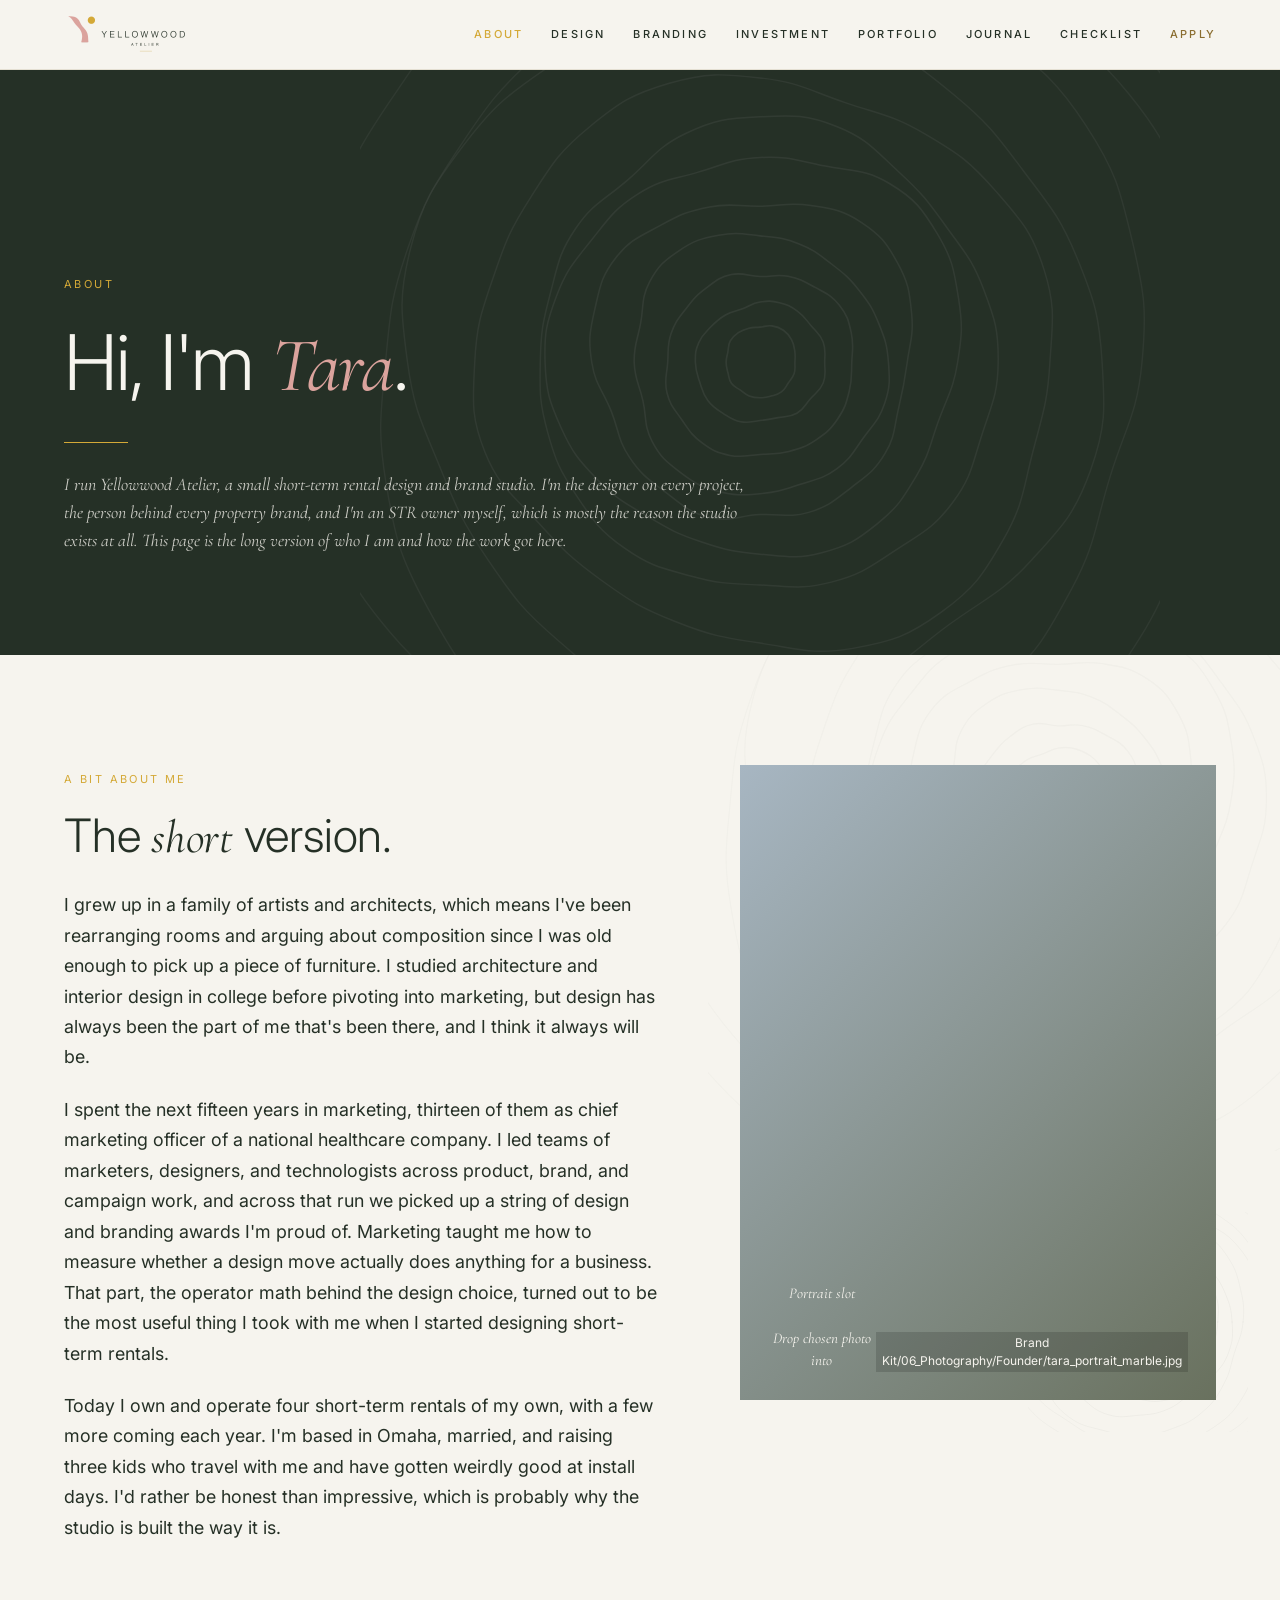
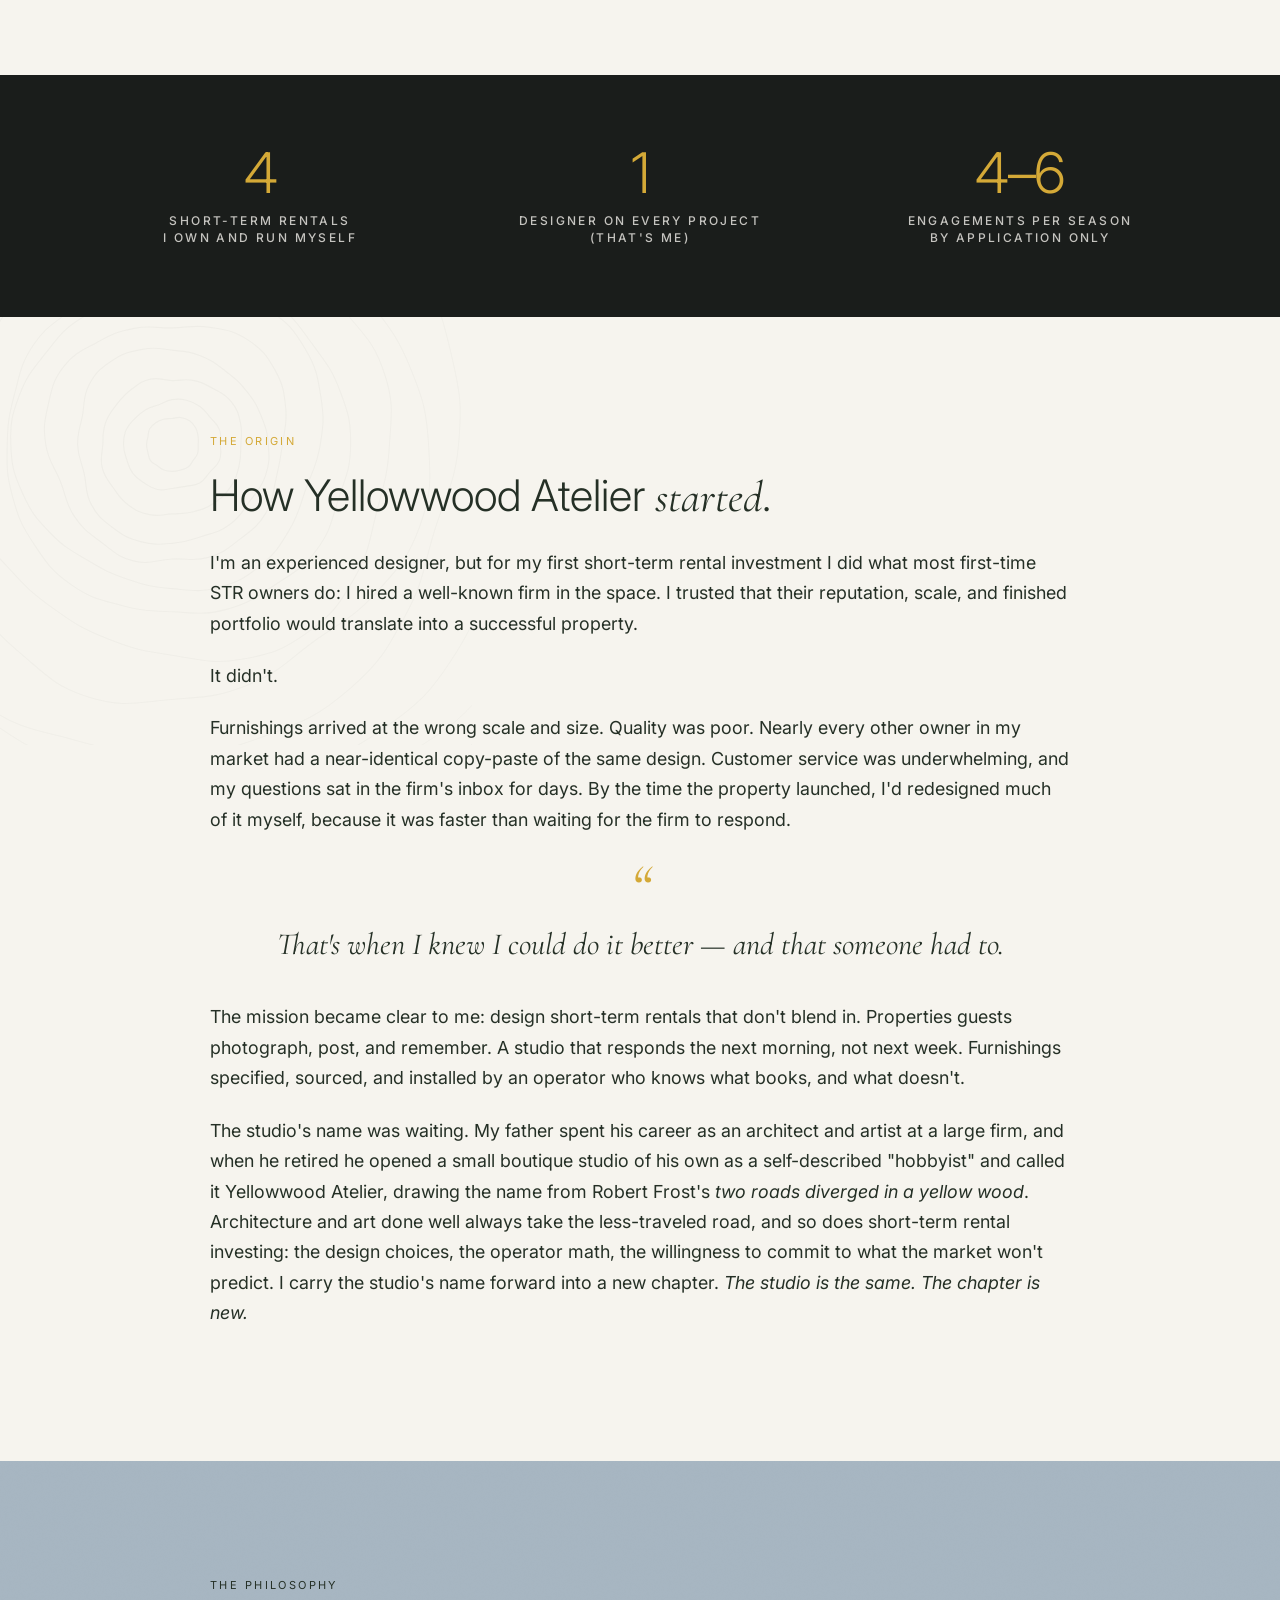
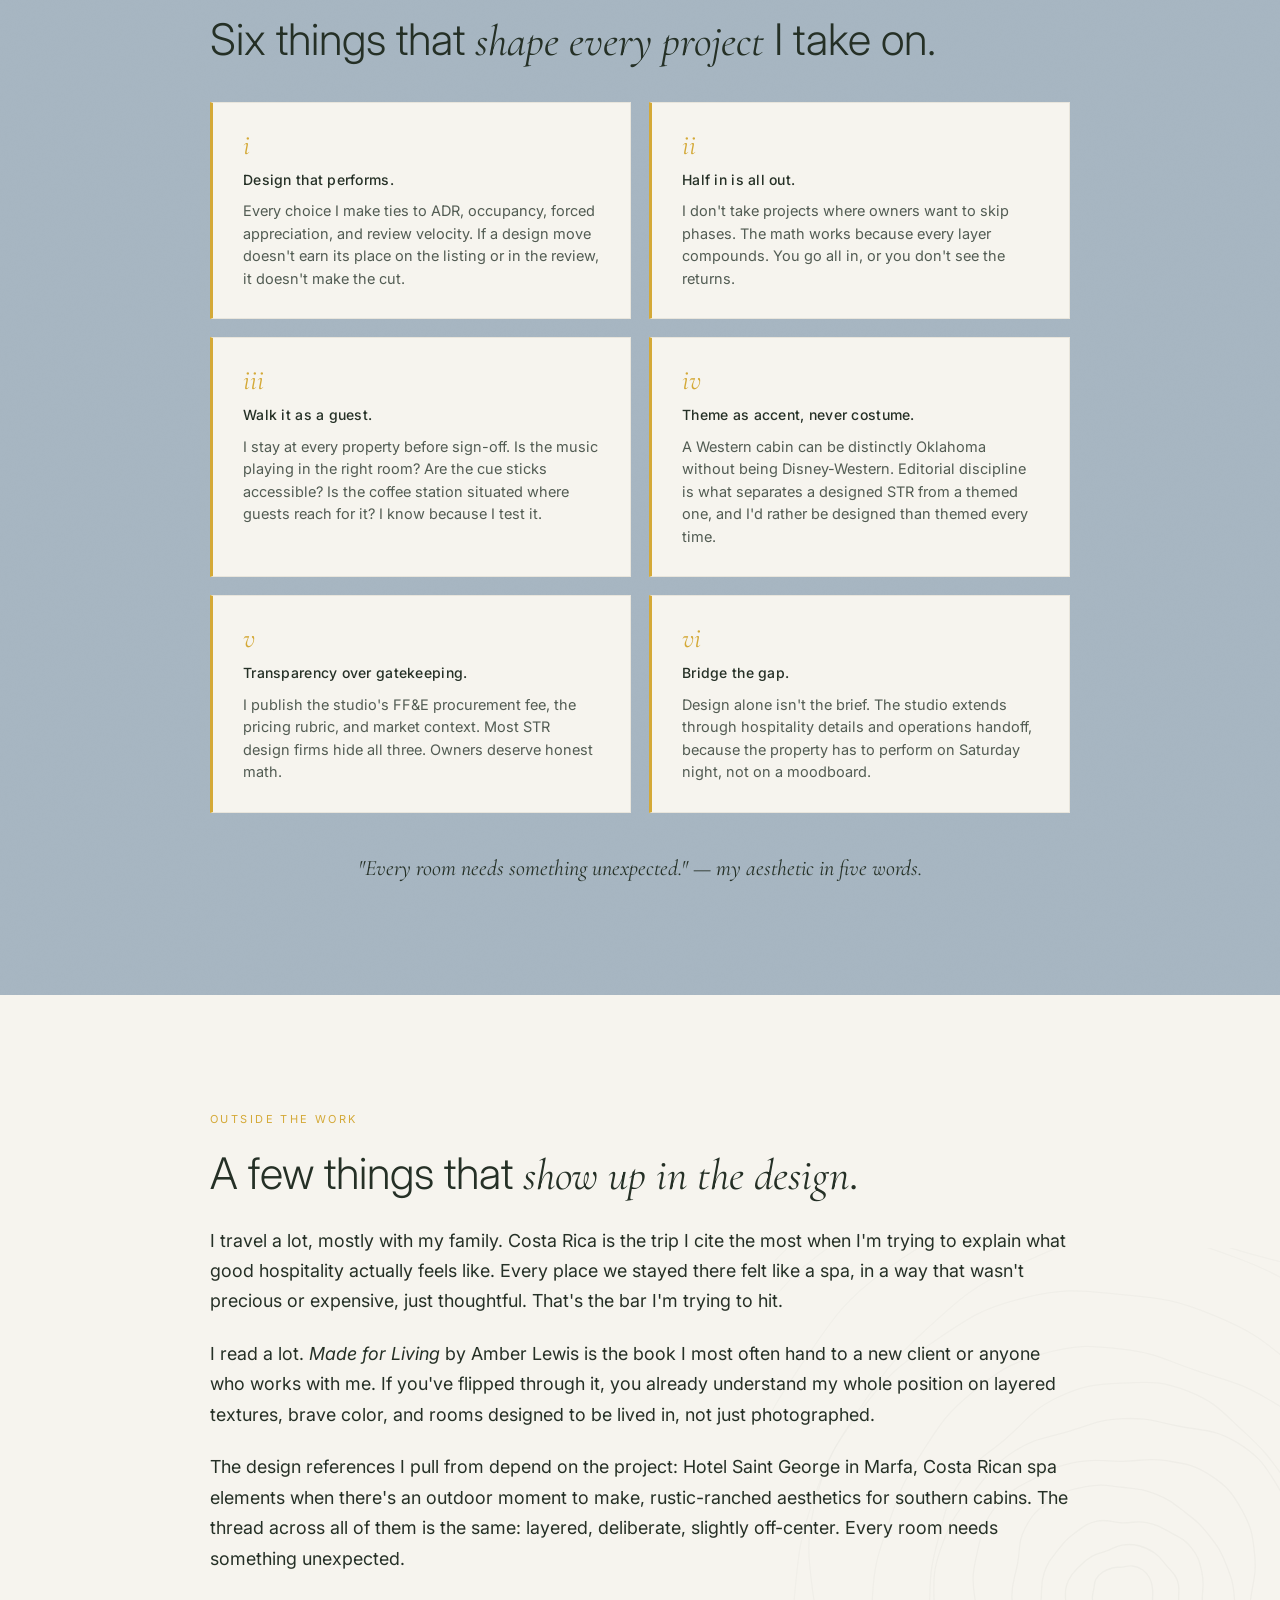
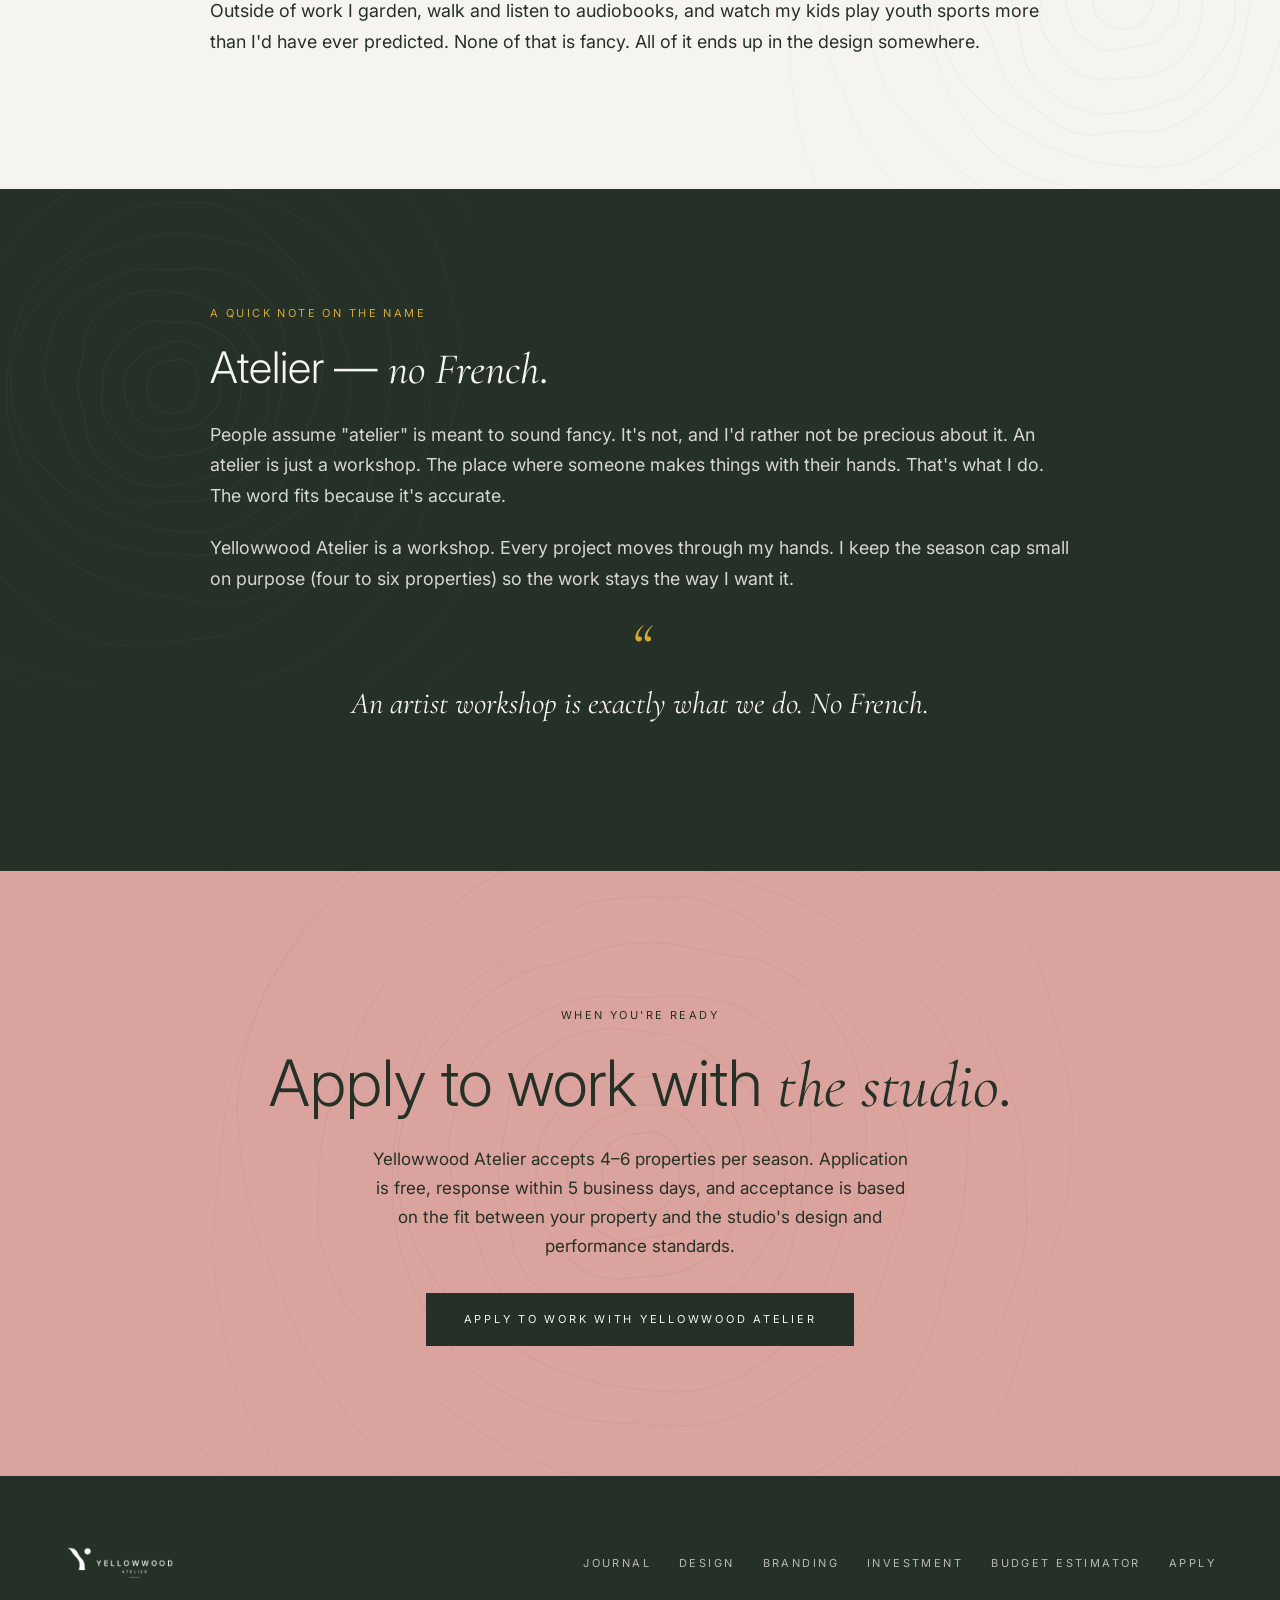
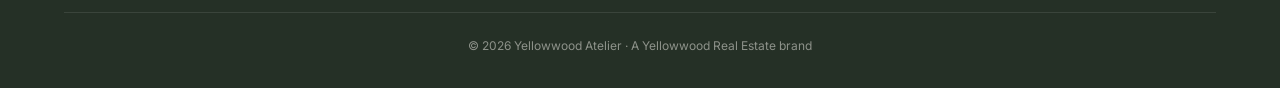
==== about.html @ e072ac0f "Sitemap Update" ====
<!doctype html>
<html lang="en">
<head>
<meta charset="utf-8" />
<meta name="viewport" content="width=device-width, initial-scale=1" />

<title>About — Yellowwood Atelier | Tara Sprakel, Founder & Principal Designer</title>
<meta name="description" content="The studio behind Yellowwood Atelier. Led by Tara Sprakel, an award-winning former healthcare CMO turned operator-led short-term rental designer. Carrying her father's studio name forward into a new chapter of editorial STR design and property branding."/>
<meta name="keywords" content="yellowwood atelier founder, tara sprakel designer, str interior designer, vacation rental design studio, operator-led design, hospitality interior designer, broken bow designer, oklahoma cabin designer"/>
<link rel="canonical" href="https://yellowwoodatelier.com/about"/>

<meta property="og:title" content="About — Yellowwood Atelier"/>
<meta property="og:description" content="Meet Tara Sprakel: founder, principal designer, operator. The studio behind Yellowwood Atelier."/>
<meta property="og:type" content="profile"/>
<meta property="og:image" content="../../Brand%20Kit/06_Photography/Cabin_Broken_Bow/professional/lazy-lariat_great-room-mural-wide.jpg"/>

<script type="application/ld+json">
{
  "@context": "https://schema.org",
  "@graph": [
    {
      "@type": "AboutPage",
      "@id": "https://yellowwoodatelier.com/about#page",
      "name": "About Yellowwood Atelier",
      "url": "https://yellowwoodatelier.com/about",
      "description": "The studio and the founder behind Yellowwood Atelier."
    },
    {
      "@type": "Person",
      "@id": "https://yellowwoodatelier.com/about#tara",
      "name": "Tara Sprakel",
      "jobTitle": "Founder & Principal Designer",
      "worksFor": { "@type": "Organization", "name": "Yellowwood Atelier", "url": "https://yellowwoodatelier.com/" },
      "description": "Award-winning former CMO of a national healthcare brand. Two-time 40 Under 40 honoree. Operator of four short-term rentals. Founder of Yellowwood Atelier, an editorial short-term rental design studio."
    }
  ]
}
</script>

<link rel="preconnect" href="https://fonts.googleapis.com">
<link rel="preconnect" href="https://fonts.gstatic.com" crossorigin>
<link href="https://fonts.googleapis.com/css2?family=Cormorant+Garamond:ital,wght@0,400;0,500;1,400;1,500&family=Inter:wght@300;400;500;600&display=swap" rel="stylesheet">

<style>
:root {
  --forest: #253026; --bone: #F6F4EE; --gold: #D4A937; --clay: #DBA39D;
  --sage: #69715E; --mist: #A7B6C2; --gray: #525C53; --rule: #E8E5DC; --ink: #1A1D1B;
  --font-sans: 'Inter', -apple-system, BlinkMacSystemFont, sans-serif;
  --font-serif: 'Cormorant Garamond', Georgia, serif;

  /* Tree-ring / topo background — algorithmically smoothed organic wood-grain pattern (Catmull-Rom auto-tangents). Lives at Brand Kit/04_Brand_Elements/SVG/TreeRings_v2.svg for reuse across all pages. */
  --tree-rings: url("assets/TreeRings_v3.svg");
}
* { margin: 0; padding: 0; box-sizing: border-box; }
html { scroll-behavior: smooth; }
body { font-family: var(--font-sans); font-weight: 400; font-size: 16px; line-height: 1.55; color: var(--forest); background: var(--bone); -webkit-font-smoothing: antialiased; }
a { color: inherit; text-decoration: none; }
img { max-width: 100%; display: block; }
.eyebrow { font-size: 11px; letter-spacing: 0.22em; text-transform: uppercase; color: var(--gold); }
/* Readability protection — gold text fails on clay & mist backgrounds. Covers both inline-style AND class-based backgrounds. */
.scope .eyebrow,
section[style*="background: var(--clay)"] .eyebrow,
section[style*="background: var(--mist)"] .eyebrow,
.narrative.mist .eyebrow,
.narrative.clay .eyebrow,
.apply .eyebrow,
.cta-card .eyebrow { color: var(--forest); }

nav { position: fixed; top: 0; left: 0; right: 0; z-index: 50; padding: 22px 5vw; display: flex; justify-content: space-between; align-items: center; color: var(--forest); background: rgba(246,244,238,0.96); backdrop-filter: blur(8px); border-bottom: 1px solid var(--rule); }
.logo-img { height: 50px; width: auto; }
nav ul { list-style: none; display: flex; gap: 32px; font-size: 11px; letter-spacing: 0.22em; text-transform: uppercase; font-weight: 400; }
nav ul a:hover { color: var(--clay); transition: color .3s; }
nav ul a.active { color: var(--clay); }
@media (max-width: 800px) { nav ul { display: none; } }

/* SUBHERO — typographic, tree-rings as full-block texture */
.subhero { position: relative; padding: 200px 5vw 100px; background: var(--forest); color: var(--bone); overflow: hidden; }
.subhero::before { content: ''; position: absolute; inset: 0; background-image: var(--tree-rings); background-size: 800px 800px; background-position: 75% 50%; background-repeat: no-repeat; opacity: 0.12; pointer-events: none; filter: invert(1); }
.subhero-content { position: relative; z-index: 2; max-width: 1280px; margin: 0 auto; }
.subhero h1 { font-family: var(--font-sans); font-weight: 300; font-size: clamp(48px, 6vw, 88px); line-height: 1.05; letter-spacing: -0.015em; margin: 28px 0 24px; color: var(--bone); max-width: 1100px; }
.subhero h1 em { font-family: var(--font-serif); font-style: italic; font-weight: 400; color: var(--clay); }
.subhero-rule { width: 64px; height: 1px; background: var(--gold); margin: 36px 0 28px; }
.subhero p { max-width: 680px; font-family: var(--font-serif); font-style: italic; font-size: clamp(17px, 1.4vw, 21px); line-height: 1.55; color: rgba(246,244,238,0.8); }

/* OPENING SECTION — bio + portrait */
.intro { padding: 110px 5vw; background: var(--bone); position: relative; overflow: hidden; }
.intro::before { content: ''; position: absolute; top: -20%; right: -10%; width: 700px; height: 700px; background-image: var(--tree-rings); background-size: contain; background-repeat: no-repeat; opacity: 0.04; pointer-events: none; }
.intro-grid { position: relative; z-index: 2; max-width: 1280px; margin: 0 auto; display: grid; grid-template-columns: 5fr 4fr; gap: 80px; align-items: start; }
.intro-text h2 { font-family: var(--font-sans); font-weight: 300; font-size: clamp(34px, 3.6vw, 52px); line-height: 1.1; letter-spacing: -0.005em; margin-top: 20px; margin-bottom: 28px; color: var(--forest); }
.intro-text h2 em { font-family: var(--font-serif); font-style: italic; font-weight: 400; }
.intro-text p { font-size: clamp(17px, 1.4vw, 19px); line-height: 1.7; color: var(--forest); margin-bottom: 22px; }
.intro-text p.standfirst { font-family: var(--font-serif); font-style: italic; font-size: clamp(22px, 2vw, 26px); line-height: 1.45; color: var(--sage); padding-left: 22px; border-left: 2px solid var(--clay); margin: 28px 0; }

.portrait-frame { position: relative; padding-bottom: 0; }
.portrait-frame img { width: 100%; aspect-ratio: 3/4; object-fit: cover; display: block; }
.portrait-frame .portrait-bg { position: absolute; bottom: -32px; right: -32px; width: 220px; height: 220px; background-image: var(--tree-rings); background-size: contain; background-repeat: no-repeat; opacity: 0.18; z-index: -1; }
.portrait-frame .placeholder { width: 100%; aspect-ratio: 3/4; background: linear-gradient(135deg, var(--mist) 0%, var(--sage) 100%); display: flex; align-items: flex-end; justify-content: center; padding: 28px; color: var(--bone); font-family: var(--font-serif); font-style: italic; font-size: 15px; text-align: center; line-height: 1.5; }
.portrait-caption { margin-top: 16px; font-family: var(--font-serif); font-style: italic; font-size: 14px; color: var(--gray); text-align: center; }

@media (max-width: 900px) { .intro-grid { grid-template-columns: 1fr; gap: 50px; } }

/* CREDIBILITY STRIP — three numbers */
.cred { background: var(--ink); color: var(--bone); padding: 70px 5vw; }
.cred-inner { max-width: 1100px; margin: 0 auto; display: grid; grid-template-columns: repeat(3, 1fr); gap: 40px; }
.cred-stat { text-align: center; }
.cred-num { font-family: var(--font-sans); font-weight: 300; font-size: clamp(38px, 4.4vw, 56px); line-height: 1; letter-spacing: -0.02em; color: var(--gold); margin-bottom: 12px; }
.cred-num em { font-family: var(--font-serif); font-style: italic; font-size: 0.7em; color: var(--clay); }
.cred-lbl { font-size: 12px; letter-spacing: 0.2em; text-transform: uppercase; color: rgba(246,244,238,0.78); font-weight: 500; line-height: 1.4; }
@media (max-width: 800px) { .cred-inner { grid-template-columns: 1fr; gap: 30px; } }

/* NARRATIVE SECTIONS */
.narrative { padding: 110px 5vw; position: relative; overflow: hidden; }
.narrative.bone { background: var(--bone); }
.narrative.mist { background: var(--mist); background-image: url("data:image/svg+xml;utf8,<svg xmlns='http://www.w3.org/2000/svg' width='220' height='220'><filter id='n'><feTurbulence type='fractalNoise' baseFrequency='0.85' numOctaves='2' stitchTiles='stitch'/><feColorMatrix values='0 0 0 0 0.85  0 0 0 0 0.82  0 0 0 0 0.75  0 0 0 0.06 0'/></filter><rect width='220' height='220' filter='url(%23n)' opacity='0.55'/></svg>"); background-blend-mode: multiply; }
.narrative.forest { background: var(--forest); color: var(--bone); }
.narrative .ring-bg { position: absolute; pointer-events: none; opacity: 0.05; background-image: var(--tree-rings); background-size: contain; background-repeat: no-repeat; }
.narrative .ring-bg.tl { top: -15%; left: -10%; width: 600px; height: 600px; }
.narrative .ring-bg.br { bottom: -20%; right: -15%; width: 700px; height: 700px; }
.narrative.forest .ring-bg { filter: invert(1); opacity: 0.07; }
.narrative-inner { position: relative; z-index: 2; max-width: 860px; margin: 0 auto; }
.narrative h2 { font-family: var(--font-sans); font-weight: 300; font-size: clamp(32px, 3.4vw, 48px); line-height: 1.15; margin-top: 18px; margin-bottom: 26px; }
.narrative h2 em { font-family: var(--font-serif); font-style: italic; font-weight: 400; }
.narrative p { font-size: clamp(17px, 1.4vw, 19px); line-height: 1.7; margin-bottom: 22px; }
.narrative.forest h2 { color: var(--bone); }
.narrative.forest p { color: rgba(246,244,238,0.85); }
.narrative blockquote { font-family: var(--font-serif); font-style: italic; font-size: clamp(24px, 2.4vw, 32px); line-height: 1.4; margin: 36px 0; padding: 0 32px; text-align: center; color: inherit; }
.narrative blockquote::before { content: '“'; font-size: 64px; color: var(--gold); display: block; line-height: 0.5; margin-bottom: 20px; }

/* PHILOSOPHY GRID */
.philosophy-grid { display: grid; grid-template-columns: 1fr 1fr; gap: 18px; margin: 36px 0; }
.philosophy-card { background: var(--bone); border: 1px solid var(--rule); border-left: 3px solid var(--gold); padding: 28px 30px; }
.philosophy-card .num { font-family: var(--font-serif); font-style: italic; font-size: 28px; color: var(--gold); line-height: 1; margin-bottom: 10px; }
.philosophy-card h3 { font-size: 14px; font-weight: 500; color: var(--forest); margin-bottom: 10px; letter-spacing: 0.02em; }
.philosophy-card p { font-size: 14.5px; line-height: 1.55; color: var(--gray); margin: 0; }
@media (max-width: 700px) { .philosophy-grid { grid-template-columns: 1fr; } }

/* FATHER'S LEGACY CALLOUT */
.legacy { background: var(--sage); color: var(--bone); padding: 100px 5vw; position: relative; overflow: hidden; }
.legacy .ring-bg { position: absolute; top: -25%; left: -8%; width: 650px; height: 650px; background-image: var(--tree-rings); background-size: contain; background-repeat: no-repeat; opacity: 0.1; pointer-events: none; filter: invert(1); }
.legacy-inner { position: relative; z-index: 2; max-width: 860px; margin: 0 auto; text-align: center; }
.legacy h2 { font-family: var(--font-sans); font-weight: 300; font-size: clamp(34px, 3.6vw, 52px); line-height: 1.1; margin: 22px 0 24px; color: var(--bone); }
.legacy h2 em { font-family: var(--font-serif); font-style: italic; font-weight: 400; color: var(--clay); }
.legacy p { font-size: clamp(17px, 1.4vw, 19px); line-height: 1.7; color: rgba(246,244,238,0.88); margin-bottom: 22px; }

/* APPLY CTA */
.apply { padding: 130px 5vw; background: var(--clay); color: var(--forest); text-align: center; position: relative; overflow: hidden; }
.apply::before { content: ''; position: absolute; inset: 0; background-image: var(--tree-rings); background-size: 900px 900px; background-position: center; background-repeat: no-repeat; opacity: 0.06; pointer-events: none; }
.apply-inner { position: relative; z-index: 2; max-width: 760px; margin: 0 auto; }
.apply h2 { font-family: var(--font-sans); font-weight: 300; font-size: clamp(36px, 5vw, 64px); line-height: 1.1; margin: 22px 0 24px; }
.apply h2 em { font-family: var(--font-serif); font-style: italic; font-weight: 400; }
.apply p { font-size: 17px; line-height: 1.7; color: var(--forest); margin-bottom: 32px; max-width: 540px; margin-left: auto; margin-right: auto; }
.apply .cta { display: inline-block; padding: 18px 38px; background: var(--forest); color: var(--bone); font-size: 11px; letter-spacing: 0.25em; text-transform: uppercase; transition: background .3s ease; }
.apply .cta:hover { background: var(--ink); }

footer { background: var(--forest); color: var(--bone); padding: 70px 5vw 32px; }
.foot-inner { max-width: 1200px; margin: 0 auto; display: flex; justify-content: space-between; align-items: center; flex-wrap: wrap; gap: 24px; }
.foot-logo { width: 110px; filter: brightness(2); }
.foot-links { display: flex; gap: 28px; font-size: 11px; letter-spacing: 0.22em; text-transform: uppercase; flex-wrap: wrap; }
.foot-links a { color: rgba(246,244,238,0.7); }
.foot-links a:hover { color: var(--clay); }
.foot-copy { font-size: 12px; color: rgba(246,244,238,0.5); margin-top: 30px; text-align: center; padding-top: 24px; border-top: 1px solid rgba(246,244,238,0.1); }
</style>
<style id="yw-nav-css">
.yw-nav{position:sticky;top:0;left:0;right:0;z-index:1000;display:flex;align-items:center;justify-content:space-between;gap:20px;padding:12px 5vw;margin:0;min-height:70px;background:rgba(246,244,238,0.97);-webkit-backdrop-filter:blur(8px);backdrop-filter:blur(8px);border-bottom:1px solid #e4dfd2;box-sizing:border-box}
.yw-nav *{box-sizing:border-box}
.yw-nav .yw-logo{display:flex;align-items:center;flex:0 0 auto;padding:0;border:0}
.yw-nav .yw-logo img{height:42px;width:auto;display:block}
.yw-nav .yw-links{list-style:none;margin:0;padding:0;display:flex;align-items:center;gap:28px}
.yw-nav .yw-links li{margin:0;padding:0}
.yw-nav .yw-links a{font-size:11px;letter-spacing:.2em;text-transform:uppercase;font-weight:500;color:#253026;text-decoration:none;white-space:nowrap;transition:color .2s;background:none;border:0}
.yw-nav .yw-links a:hover,.yw-nav .yw-links a.active{color:#D4A937}
.yw-nav .yw-links a.yw-cta{color:#8a6d2f}
.yw-nav .yw-toggle{display:none;flex-direction:column;justify-content:center;gap:5px;width:42px;height:42px;padding:9px;background:none;border:0;cursor:pointer;flex:0 0 auto}
.yw-nav .yw-toggle span{display:block;height:2px;width:100%;background:#253026;border-radius:2px;transition:transform .3s,opacity .3s}
.yw-nav.open .yw-toggle span:nth-child(1){transform:translateY(7px) rotate(45deg)}
.yw-nav.open .yw-toggle span:nth-child(2){opacity:0}
.yw-nav.open .yw-toggle span:nth-child(3){transform:translateY(-7px) rotate(-45deg)}
@media(max-width:880px){
 .yw-nav{flex-wrap:wrap;gap:0}
 .yw-nav .yw-toggle{display:flex;margin-left:auto}
 .yw-nav .yw-links{order:3;flex-basis:100%;width:100%;flex-direction:column;align-items:stretch;gap:0;max-height:0;overflow:hidden;transition:max-height .34s ease}
 .yw-nav.open .yw-links{max-height:80vh;margin-top:6px}
 .yw-nav .yw-links a{display:block;padding:14px 2px;font-size:13px;letter-spacing:.16em;border-top:1px solid rgba(37,48,32,.08)}
}
@media print{.yw-nav{display:none}}
</style>
</head>
<body>

<nav class="yw-nav" aria-label="Primary navigation">
<a href="/" class="yw-logo" aria-label="Yellowwood Atelier — home"><img src="/assets/Yellowwood_Atelier_Horizontal_fullcolor_512.png" alt="Yellowwood Atelier"></a>
<button class="yw-toggle" type="button" aria-label="Toggle menu" aria-expanded="false"><span></span><span></span><span></span></button>
<ul class="yw-links">
<li><a href="/about.html">About</a></li>
<li><a href="/design.html">Design</a></li>
<li><a href="/branding.html">Branding</a></li>
<li><a href="/investment.html">Investment</a></li>
<li><a href="/index.html#portfolio">Portfolio</a></li>
<li><a href="/journal.html">Journal</a></li>
<li><a href="/setup-checklist.html">Checklist</a></li>
<li><a href="/index.html#apply" class="yw-cta">Apply</a></li>
</ul>
</nav>

<!-- ─── SUBHERO ─────────────────────────────────── -->
<header class="subhero">
  <div class="subhero-content">
    <span class="eyebrow" style="color: var(--gold);">About</span>
    <h1>Hi, I'm <em>Tara</em>.</h1>
    <div class="subhero-rule"></div>
    <p>I run Yellowwood Atelier, a small short-term rental design and brand studio. I'm the designer on every project, the person behind every property brand, and I'm an STR owner myself, which is mostly the reason the studio exists at all. This page is the long version of who I am and how the work got here.</p>
  </div>
</header>

<!-- ─── INTRO + PORTRAIT ───────────────────────── -->
<section class="intro">
  <div class="intro-grid">
    <div class="intro-text">
      <span class="eyebrow">A bit about me</span>
      <h2>The <em>short</em> version.</h2>
      <p>I grew up in a family of artists and architects, which means I've been rearranging rooms and arguing about composition since I was old enough to pick up a piece of furniture. I studied architecture and interior design in college before pivoting into marketing, but design has always been the part of me that's been there, and I think it always will be.</p>
      <p>I spent the next fifteen years in marketing, thirteen of them as chief marketing officer of a national healthcare company. I led teams of marketers, designers, and technologists across product, brand, and campaign work, and across that run we picked up a string of design and branding awards I'm proud of. Marketing taught me how to measure whether a design move actually does anything for a business. That part, the operator math behind the design choice, turned out to be the most useful thing I took with me when I started designing short-term rentals.</p>
      <p>Today I own and operate four short-term rentals of my own, with a few more coming each year. I'm based in Omaha, married, and raising three kids who travel with me and have gotten weirdly good at install days. I'd rather be honest than impressive, which is probably why the studio is built the way it is.</p>
    </div>

    <div class="portrait-frame">
      <!-- Single portrait per page — sized small-to-medium, never full-bleed -->
      <img src="assets/tara_portrait_marble.jpg" alt="Tara Sprakel, founder and principal designer of Yellowwood Atelier" onerror="this.style.display='none'; this.nextElementSibling.style.display='flex';"/>
      <div class="placeholder" style="display:none;">Portrait slot<br/><br/>Drop chosen photo into <code style="font-family: var(--font-sans); font-style: normal; background: rgba(0,0,0,0.15); padding: 2px 6px; font-size: 12px;">Brand Kit/06_Photography/Founder/tara_portrait_marble.jpg</code></div>
      <div class="portrait-bg"></div>
    </div>
  </div>
</section>

<!-- ─── HOW THE STUDIO IS BUILT (operator-relevant facts, not credentials) ───────────────────────── -->
<section class="cred">
  <div class="cred-inner">
    <div class="cred-stat">
      <div class="cred-num">4</div>
      <div class="cred-lbl">Short-term rentals<br/>I own and run myself</div>
    </div>
    <div class="cred-stat">
      <div class="cred-num">1</div>
      <div class="cred-lbl">Designer on every project<br/>(that's me)</div>
    </div>
    <div class="cred-stat">
      <div class="cred-num">4&ndash;6</div>
      <div class="cred-lbl">Engagements per season<br/>by application only</div>
    </div>
  </div>
</section>

<!-- ─── ORIGIN STORY ──────────────────────────── -->
<section class="narrative bone">
  <div class="ring-bg tl"></div>
  <div class="narrative-inner">
    <span class="eyebrow">The origin</span>
    <h2>How Yellowwood Atelier <em>started</em>.</h2>

    <p>I'm an experienced designer, but for my first short-term rental investment I did what most first-time STR owners do: I hired a well-known firm in the space. I trusted that their reputation, scale, and finished portfolio would translate into a successful property.</p>

    <p>It didn't.</p>

    <p>Furnishings arrived at the wrong scale and size. Quality was poor. Nearly every other owner in my market had a near-identical copy-paste of the same design. Customer service was underwhelming, and my questions sat in the firm's inbox for days. By the time the property launched, I'd redesigned much of it myself, because it was faster than waiting for the firm to respond.</p>

    <blockquote>That's when I knew I could do it better &mdash; and that someone had to.</blockquote>

    <p>The mission became clear to me: design short-term rentals that don't blend in. Properties guests photograph, post, and remember. A studio that responds the next morning, not next week. Furnishings specified, sourced, and installed by an operator who knows what books, and what doesn't.</p>

    <p>The studio's name was waiting. My father spent his career as an architect and artist at a large firm, and when he retired he opened a small boutique studio of his own as a self-described "hobbyist" and called it Yellowwood Atelier, drawing the name from Robert Frost's <em>two roads diverged in a yellow wood</em>. Architecture and art done well always take the less-traveled road, and so does short-term rental investing: the design choices, the operator math, the willingness to commit to what the market won't predict. I carry the studio's name forward into a new chapter. <em>The studio is the same. The chapter is new.</em></p>
  </div>
</section>

<!-- ─── PHILOSOPHY ────────────────────────────── -->
<section class="narrative mist">
  <div class="narrative-inner">
    <span class="eyebrow">The philosophy</span>
    <h2>Six things that <em>shape every project</em> I take on.</h2>

    <div class="philosophy-grid">
      <div class="philosophy-card">
        <div class="num">i</div>
        <h3>Design that performs.</h3>
        <p>Every choice I make ties to ADR, occupancy, forced appreciation, and review velocity. If a design move doesn't earn its place on the listing or in the review, it doesn't make the cut.</p>
      </div>
      <div class="philosophy-card">
        <div class="num">ii</div>
        <h3>Half in is all out.</h3>
        <p>I don't take projects where owners want to skip phases. The math works because every layer compounds. You go all in, or you don't see the returns.</p>
      </div>
      <div class="philosophy-card">
        <div class="num">iii</div>
        <h3>Walk it as a guest.</h3>
        <p>I stay at every property before sign-off. Is the music playing in the right room? Are the cue sticks accessible? Is the coffee station situated where guests reach for it? I know because I test it.</p>
      </div>
      <div class="philosophy-card">
        <div class="num">iv</div>
        <h3>Theme as accent, never costume.</h3>
        <p>A Western cabin can be distinctly Oklahoma without being Disney-Western. Editorial discipline is what separates a designed STR from a themed one, and I'd rather be designed than themed every time.</p>
      </div>
      <div class="philosophy-card">
        <div class="num">v</div>
        <h3>Transparency over gatekeeping.</h3>
        <p>I publish the studio's FF&amp;E procurement fee, the pricing rubric, and market context. Most STR design firms hide all three. Owners deserve honest math.</p>
      </div>
      <div class="philosophy-card">
        <div class="num">vi</div>
        <h3>Bridge the gap.</h3>
        <p>Design alone isn't the brief. The studio extends through hospitality details and operations handoff, because the property has to perform on Saturday night, not on a moodboard.</p>
      </div>
    </div>

    <p style="font-family: var(--font-serif); font-style: italic; font-size: 22px; line-height: 1.45; color: var(--forest); text-align: center; margin: 40px auto 0; max-width: 700px;">"Every room needs something unexpected." &mdash; my aesthetic in five words.</p>
  </div>
</section>

<!-- ─── OUTSIDE THE STUDIO ─────────────────────── -->
<section class="narrative bone">
  <div class="ring-bg br"></div>
  <div class="narrative-inner">
    <span class="eyebrow">Outside the work</span>
    <h2>A few things that <em>show up in the design</em>.</h2>
    <p>I travel a lot, mostly with my family. Costa Rica is the trip I cite the most when I'm trying to explain what good hospitality actually feels like. Every place we stayed there felt like a spa, in a way that wasn't precious or expensive, just thoughtful. That's the bar I'm trying to hit.</p>
    <p>I read a lot. <em>Made for Living</em> by Amber Lewis is the book I most often hand to a new client or anyone who works with me. If you've flipped through it, you already understand my whole position on layered textures, brave color, and rooms designed to be lived in, not just photographed.</p>
    <p>The design references I pull from depend on the project: Hotel Saint George in Marfa, Costa Rican spa elements when there's an outdoor moment to make, rustic-ranched aesthetics for southern cabins. The thread across all of them is the same: layered, deliberate, slightly off-center. Every room needs something unexpected.</p>
    <p>Outside of work I garden, walk and listen to audiobooks, and watch my kids play youth sports more than I'd have ever predicted. None of that is fancy. All of it ends up in the design somewhere.</p>
  </div>
</section>

<!-- ─── A NOTE ON 'ATELIER' ─────────────────────── -->
<section class="narrative forest">
  <div class="ring-bg tl"></div>
  <div class="narrative-inner">
    <span class="eyebrow" style="color: var(--gold);">A quick note on the name</span>
    <h2>Atelier &mdash; <em>no French</em>.</h2>
    <p>People assume "atelier" is meant to sound fancy. It's not, and I'd rather not be precious about it. An atelier is just a workshop. The place where someone makes things with their hands. That's what I do. The word fits because it's accurate.</p>
    <p>Yellowwood Atelier is a workshop. Every project moves through my hands. I keep the season cap small on purpose (four to six properties) so the work stays the way I want it.</p>
    <blockquote>An artist workshop is exactly what we do. No French.</blockquote>
  </div>
</section>

<!-- ─── APPLY CTA ───────────────────────────── -->
<section class="apply">
  <div class="apply-inner">
    <span class="eyebrow">When you're ready</span>
    <h2>Apply to work with <em>the studio</em>.</h2>
    <p>Yellowwood Atelier accepts 4&ndash;6 properties per season. Application is free, response within 5 business days, and acceptance is based on the fit between your property and the studio's design and performance standards.</p>
    <a href="index.html#apply" class="cta">Apply to work with Yellowwood Atelier</a>
  </div>
</section>

<footer>
  <div class="foot-inner">
    <img class="foot-logo" src="assets/Yellowwood_Atelier_Horizontal_mono_bone_512.png" alt="Yellowwood Atelier"/>
    <div class="foot-links">
      <a href="journal.html">Journal</a>
      <a href="design.html">Design</a>
      <a href="branding.html">Branding</a>
      <a href="investment.html">Investment</a>
      <a href="budget-estimator.html">Budget Estimator</a>
      <a href="index.html#apply">Apply</a>
    </div>
  </div>
  <div class="foot-copy">&copy; 2026 Yellowwood Atelier &middot; A Yellowwood Real Estate brand</div>
</footer>

<script id="yw-nav-js">
(function(){var n=document.querySelector('.yw-nav');if(!n)return;
var t=n.querySelector('.yw-toggle');
if(t)t.addEventListener('click',function(){var o=n.classList.toggle('open');t.setAttribute('aria-expanded',o?'true':'false');});
var path=location.pathname.replace(/\/index\.html$/,'/');
n.querySelectorAll('.yw-links a').forEach(function(a){
 var ap=a.getAttribute('href');
 if(ap&&ap.charAt(0)==='/'&&ap.indexOf('#')===-1){var lp=ap.replace(/\/index\.html$/,'/');if(lp===path)a.classList.add('active');}
 a.addEventListener('click',function(){n.classList.remove('open');});
});})();
</script>
</body>
</html>
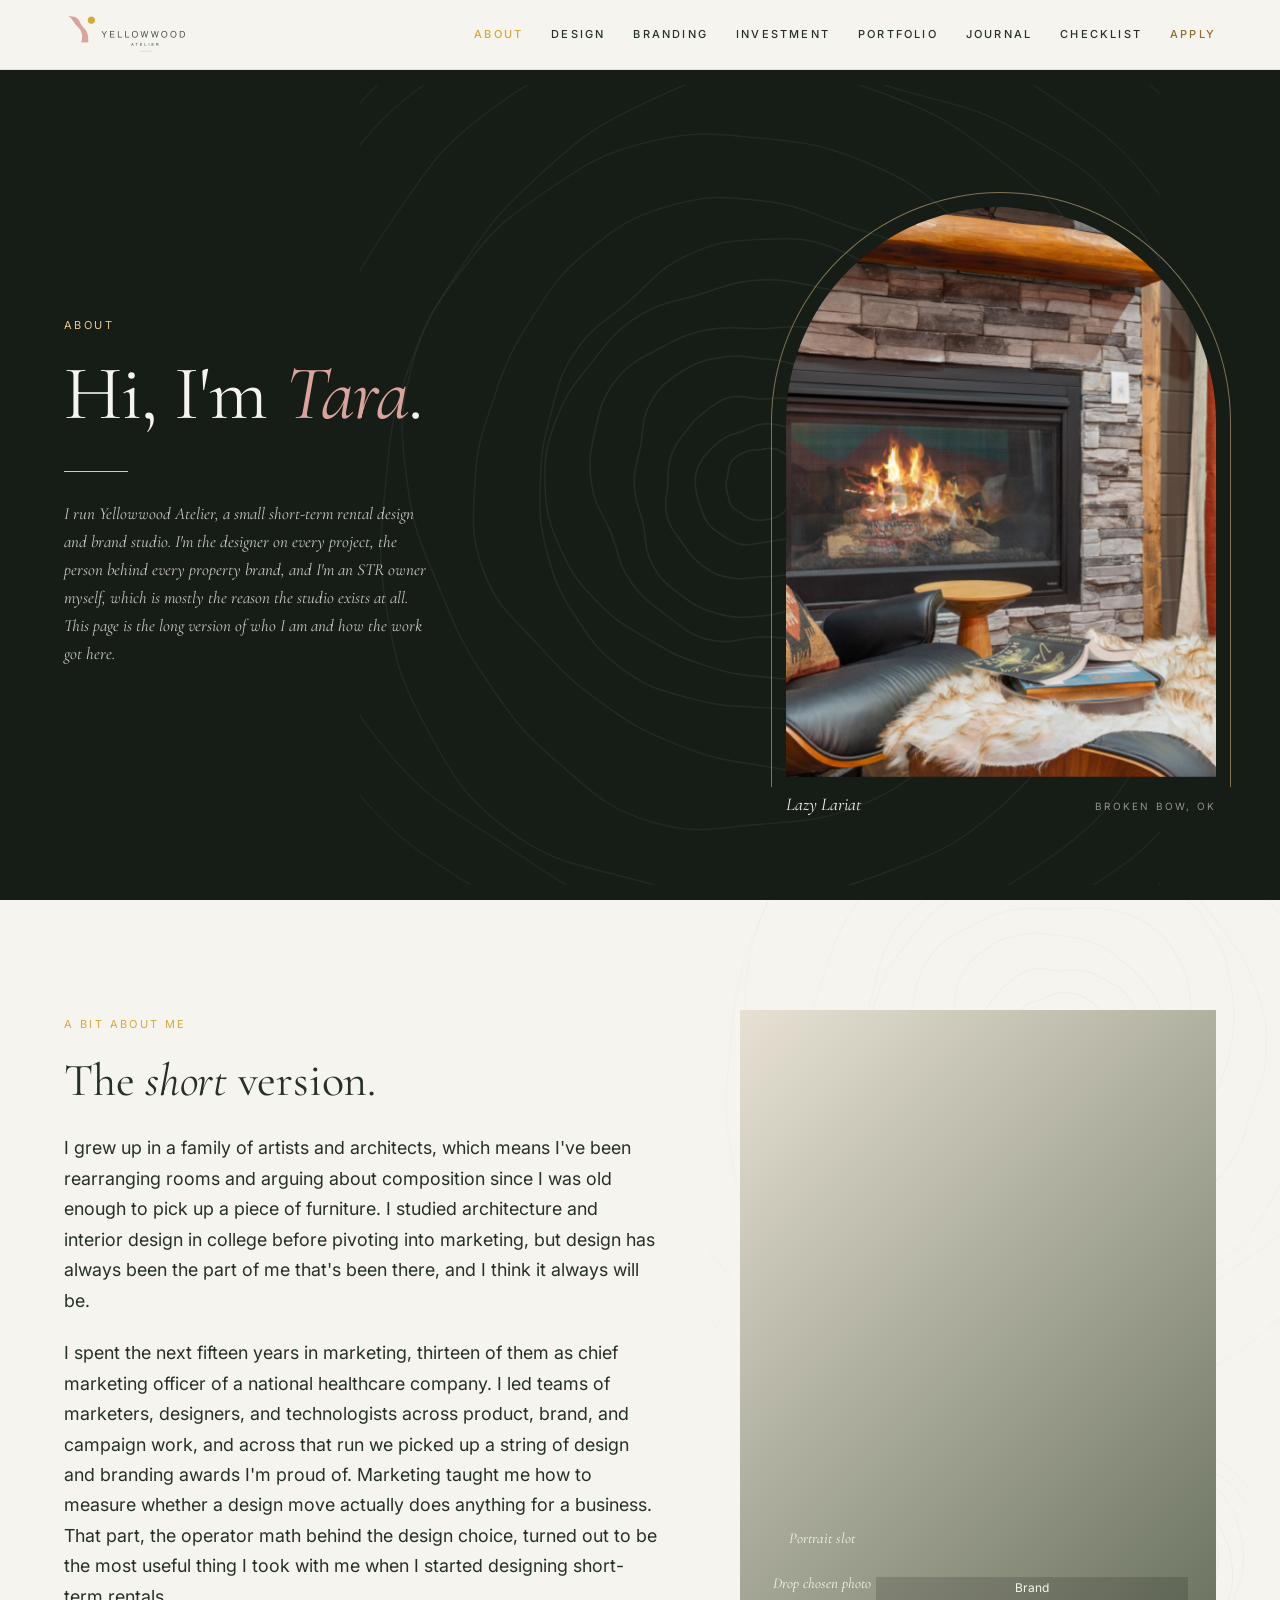
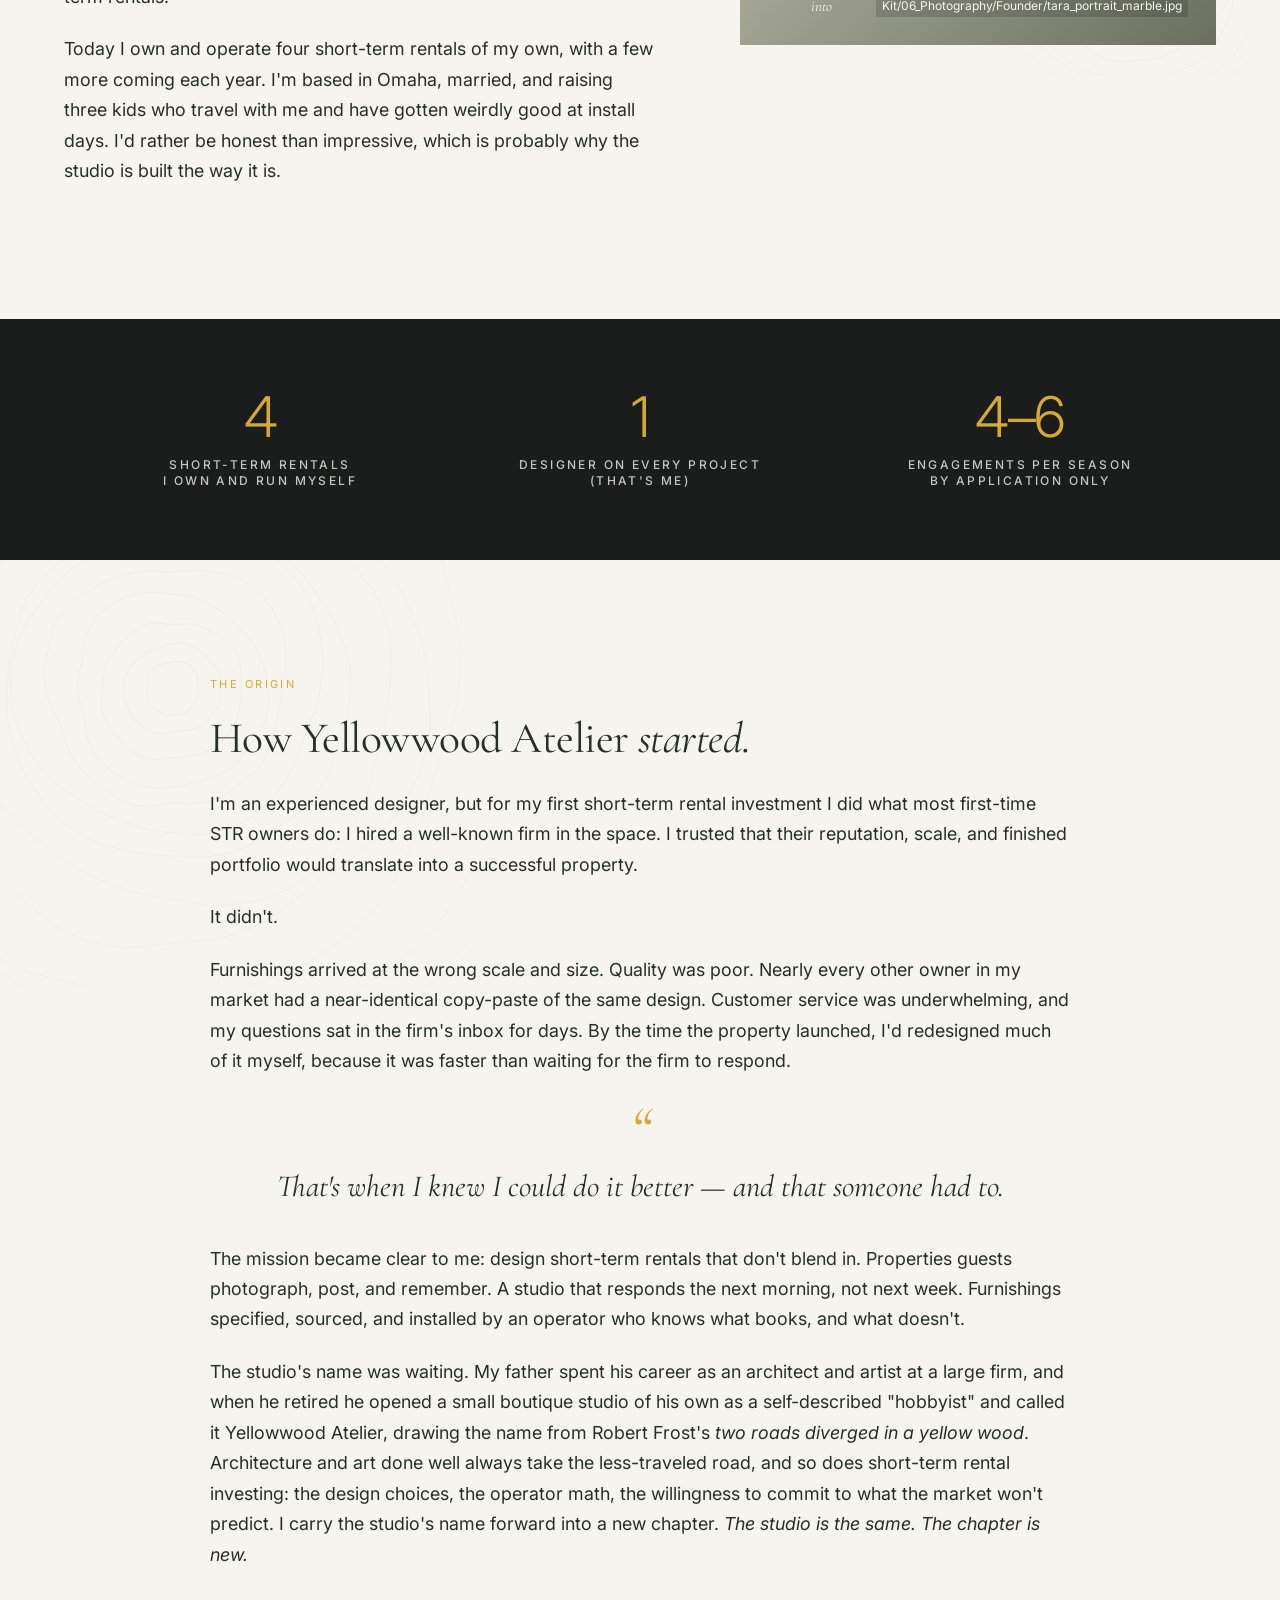
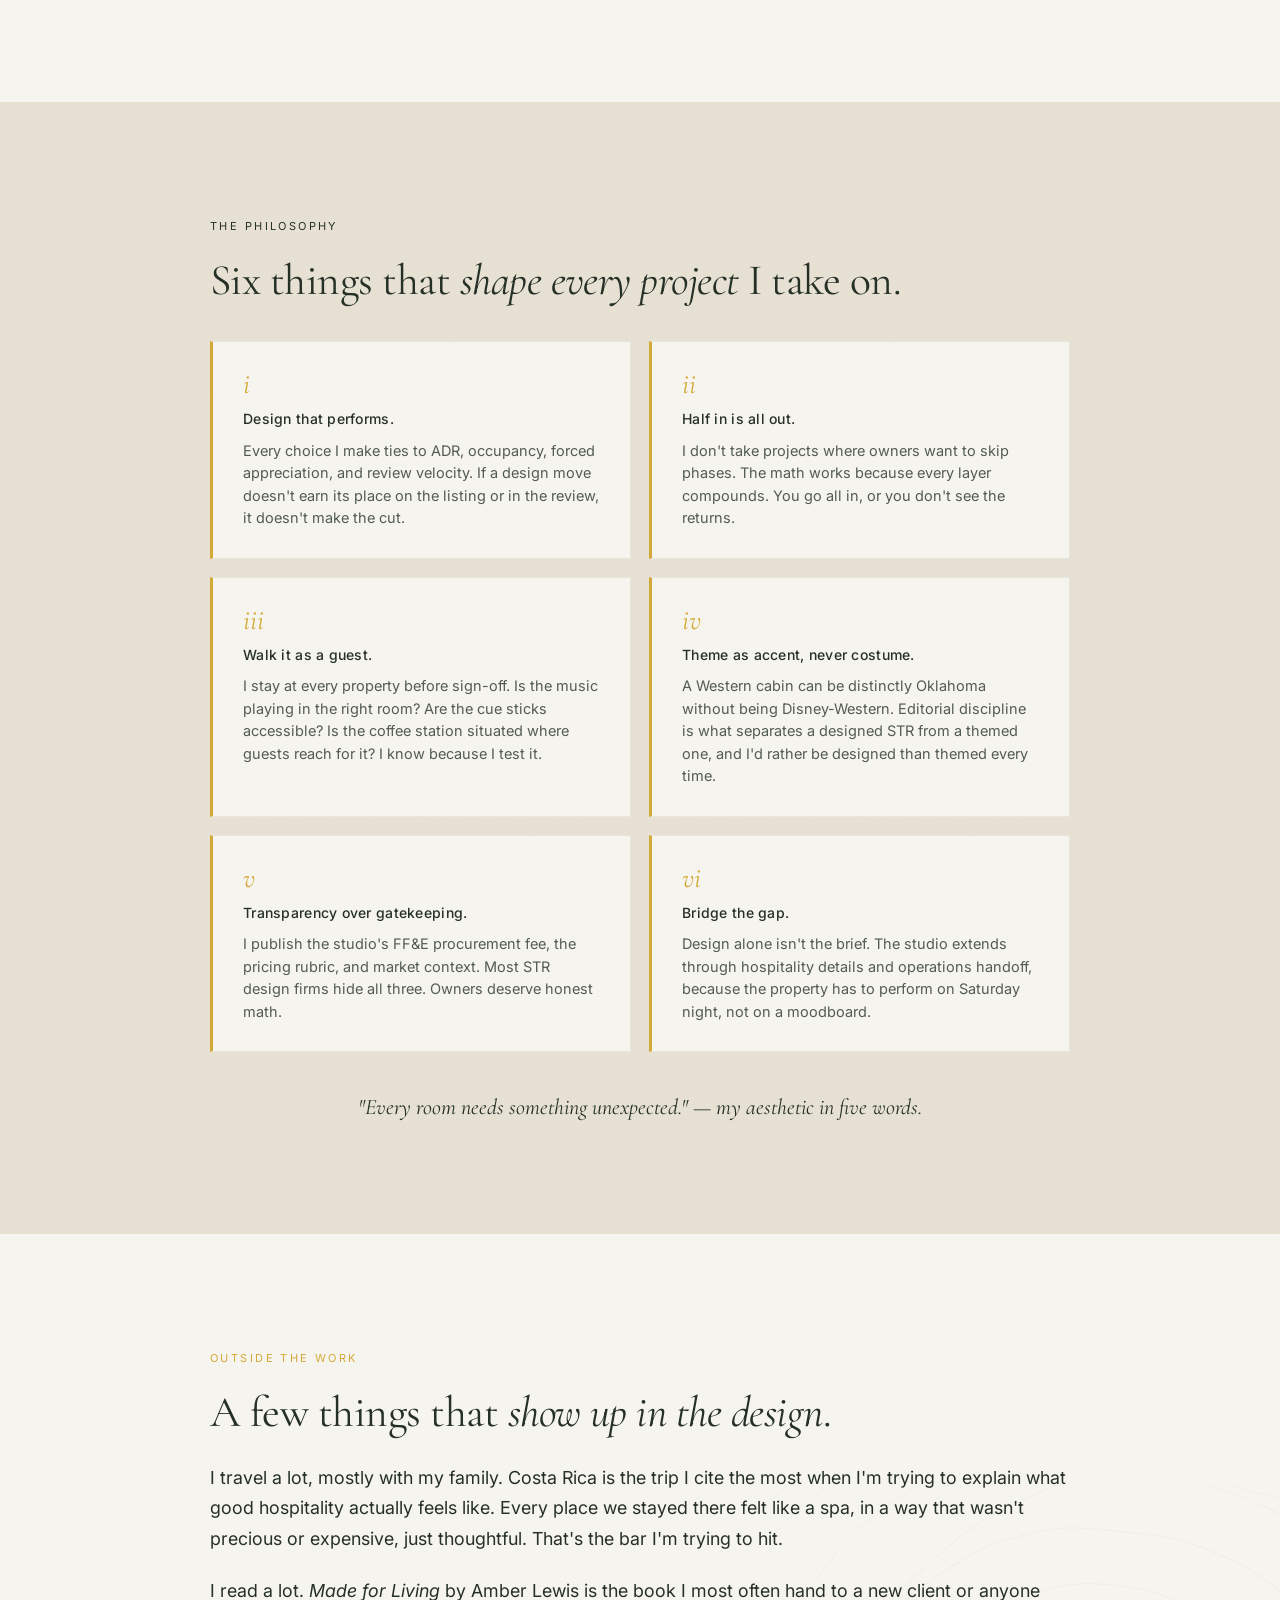
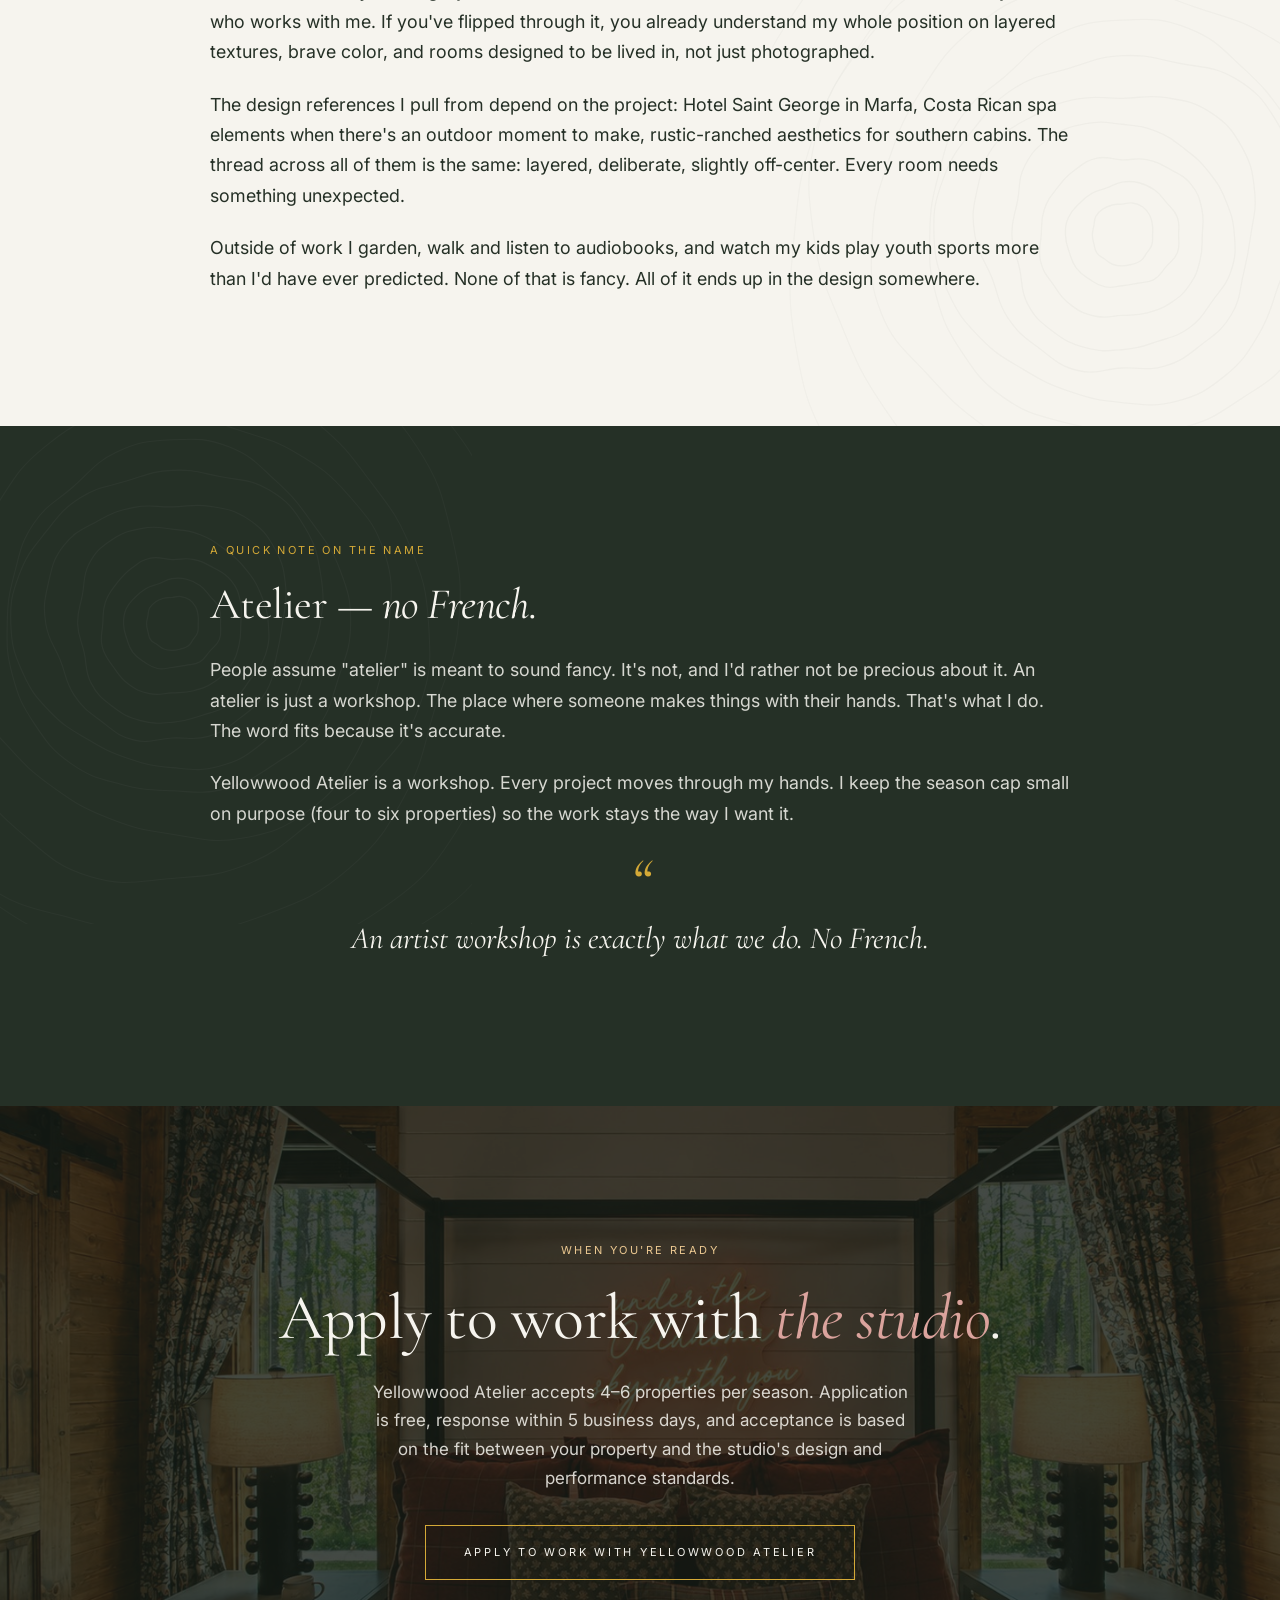
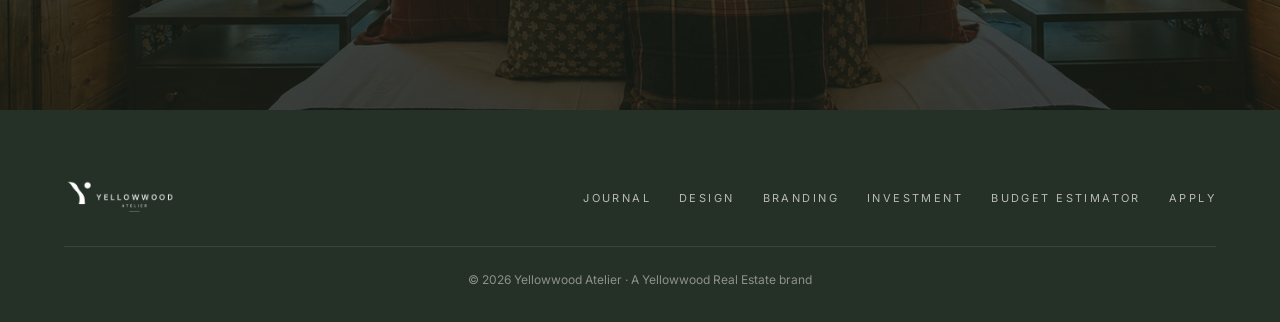
==== commit 87728ffc: "Site-wide refresh: every page, all projects - Homepage hero rotates rooms from Gilded Spur, Lazy Lar" ====
--- a/about.html
+++ b/about.html
@@ -5,6 +5,8 @@
 <meta name="viewport" content="width=device-width, initial-scale=1" />
 
 <title>About — Yellowwood Atelier | Tara Sprakel, Founder & Principal Designer</title>
+<meta name="twitter:image" content="https://yellowwoodatelier.com/assets/og-card.jpg?v=2"/>
+
 <meta name="description" content="The studio behind Yellowwood Atelier. Led by Tara Sprakel, an award-winning former healthcare CMO turned operator-led short-term rental designer. Carrying her father's studio name forward into a new chapter of editorial STR design and property branding."/>
 <meta name="keywords" content="yellowwood atelier founder, tara sprakel designer, str interior designer, vacation rental design studio, operator-led design, hospitality interior designer, broken bow designer, oklahoma cabin designer"/>
 <link rel="canonical" href="https://yellowwoodatelier.com/about"/>
@@ -12,7 +14,7 @@
 <meta property="og:title" content="About — Yellowwood Atelier"/>
 <meta property="og:description" content="Meet Tara Sprakel: founder, principal designer, operator. The studio behind Yellowwood Atelier."/>
 <meta property="og:type" content="profile"/>
-<meta property="og:image" content="../../Brand%20Kit/06_Photography/Cabin_Broken_Bow/professional/lazy-lariat_great-room-mural-wide.jpg"/>
+<meta property="og:image" content="https://yellowwoodatelier.com/assets/og-card.jpg?v=2"/>
 
 <script type="application/ld+json">
 {
@@ -184,6 +186,24 @@
 }
 @media print{.yw-nav{display:none}}
 </style>
+  <!-- Favicons -->
+  <link rel="icon" href="/favicon.ico" sizes="48x48">
+  <link rel="icon" type="image/png" sizes="32x32" href="/favicon-32x32.png">
+  <link rel="icon" type="image/png" sizes="16x16" href="/favicon-16x16.png">
+  <link rel="apple-touch-icon" sizes="180x180" href="/apple-touch-icon.png">
+  <link rel="manifest" href="/site.webmanifest">
+  <!-- Google tag (gtag.js) — GA4 G-D2PPJFC884 -->
+  <script async src="https://www.googletagmanager.com/gtag/js?id=G-D2PPJFC884"></script>
+  <script>
+    window.dataLayer = window.dataLayer || [];
+    function gtag(){dataLayer.push(arguments);}
+    gtag('js', new Date());
+    gtag('config', 'G-D2PPJFC884');
+  </script>
+  <!-- HubSpot tracking (Yellowwood Atelier, portal 246883965) -->
+  <script type="text/javascript" id="hs-script-loader" async defer src="//js-na2.hs-scripts.com/246883965.js"></script>
+<link rel="stylesheet" href="/assets/refresh.css?v=1">
+<style>.post-figure{margin:44px 0 48px}.post-figure img{width:100%;display:block;object-fit:cover;aspect-ratio:16/9}.post-figure.arch{max-width:420px}.post-figure.arch img{aspect-ratio:4/5;border-radius:999px 999px 0 0}</style>
 </head>
 <body>
 
@@ -195,7 +215,7 @@
 <li><a href="/design.html">Design</a></li>
 <li><a href="/branding.html">Branding</a></li>
 <li><a href="/investment.html">Investment</a></li>
-<li><a href="/index.html#portfolio">Portfolio</a></li>
+<li><a href="/portfolio.html">Portfolio</a></li>
 <li><a href="/journal.html">Journal</a></li>
 <li><a href="/setup-checklist.html">Checklist</a></li>
 <li><a href="/index.html#apply" class="yw-cta">Apply</a></li>
@@ -203,13 +223,18 @@
 </nav>
 
 <!-- ─── SUBHERO ─────────────────────────────────── -->
-<header class="subhero">
+<header class="subhero sh-v2">
   <div class="subhero-content">
     <span class="eyebrow" style="color: var(--gold);">About</span>
     <h1>Hi, I'm <em>Tara</em>.</h1>
     <div class="subhero-rule"></div>
     <p>I run Yellowwood Atelier, a small short-term rental design and brand studio. I'm the designer on every project, the person behind every property brand, and I'm an STR owner myself, which is mostly the reason the studio exists at all. This page is the long version of who I am and how the work got here.</p>
   </div>
+
+  <figure class="sh-arch">
+    <div class="sh-ph"><img src="assets/lazy-lariat_fireplace-eames-detail.jpg" alt="Lounge chair with a kilim pillow and sheepskin beside a stone fireplace at Lazy Lariat, Broken Bow, Oklahoma" fetchpriority="high"/></div>
+    <figcaption><a href="portfolio/cabin-broken-bow.html"><span class="sc-proj">Lazy Lariat</span></a><span class="sc-place">Broken Bow, OK</span></figcaption>
+  </figure>
 </header>
 
 <!-- ─── INTRO + PORTRAIT ───────────────────────── -->
@@ -340,7 +365,7 @@
 </section>
 
 <!-- ─── APPLY CTA ───────────────────────────── -->
-<section class="apply">
+<section class="apply ap-v2" style="--ap-img:url('/assets/gilded-spur_primary-bedroom-oklahoma-sky-neon_hochatown-ok.jpg')">
   <div class="apply-inner">
     <span class="eyebrow">When you're ready</span>
     <h2>Apply to work with <em>the studio</em>.</h2>
--- a/assets/refresh.css
+++ b/assets/refresh.css
@@ -0,0 +1,134 @@
+/* ═══════════════════════════════════════════════════════════════════
+   Yellowwood Atelier — Oct 2026 refresh layer (shared by every page)
+   Interiors-first · Cormorant display · night sections · arch motif
+   ═══════════════════════════════════════════════════════════════════ */
+:root{ --night:#161D17; --lamp:#EBC891; --navh:70px; }
+
+/* ── Display type: one serif voice across the site ── */
+h1, h2,
+.manifesto h2, .featured-text h3, .bridge h2, .faq h2, .apply h2,
+.subhero h1, .hero h1, .case-hero h1{
+  font-family: var(--font-serif, 'Cormorant Garamond'), Georgia, serif !important;
+  font-weight: 400 !important;
+  letter-spacing: -0.012em;
+}
+h1{ line-height: 1.0; }
+h2{ line-height: 1.06; }
+h1 em, h2 em{ font-style: italic; }
+
+/* ── Page openings: text + arched interior ── */
+.sh-v2{
+  display: grid !important;
+  grid-template-columns: minmax(0, 1.2fr) minmax(260px, .8fr);
+  gap: clamp(36px, 6vw, 110px);
+  align-items: end;
+  padding: clamp(64px, 10vh, 120px) var(--gutter, 5vw) clamp(56px, 9vh, 110px) !important;
+  min-height: min(calc(100vh - var(--navh)), 860px);
+  background: var(--night) !important;
+  color: var(--bone, #F6F4EE);
+  isolation: isolate;
+}
+.sh-v2 > .subhero-mark-bleed, .sh-v2 > .subhero-topo, .sh-v2 > .subhero-mark,
+.sh-v2 > .hero-mark, .sh-v2 > .hero-topo{ display: none !important; }
+.sh-v2 > :not(.sh-arch){ position: relative; z-index: 2; max-width: 720px; padding: 0 !important; margin: 0 !important; align-self: center; }
+.sh-v2 h1{ font-size: clamp(46px, 6vw, 98px) !important; color: var(--bone, #F6F4EE) !important; margin: 18px 0 26px !important; }
+.sh-v2 h1 em{ color: var(--clay, #DBA39D); }
+.sh-v2 p{ color: rgba(246,244,238,.8) !important; font-size: clamp(17px, 1.3vw, 20px) !important; line-height: 1.65 !important; max-width: 52ch !important; }
+.sh-v2 .eyebrow, .sh-v2 .subhero-eyebrow{ color: var(--lamp) !important; }
+.sh-v2 .subhero-rule, .sh-v2 .hero-rule{ background: var(--lamp) !important; }
+
+.sh-arch{ position: relative; margin: 0; justify-self: end; width: 100%; max-width: 470px; align-self: end; }
+.sh-arch .sh-ph{ position: relative; aspect-ratio: 4 / 5.3; border-radius: 999px 999px 0 0; overflow: hidden; background: #0f140f; }
+.sh-arch img{ width: 100%; height: 100%; object-fit: cover; display: block; transform: scale(1.12); animation: shSettle 2.4s cubic-bezier(.2,.7,.2,1) .15s forwards; }
+.sh-arch::before{ content: ''; position: absolute; inset: -15px -15px 32px -15px; border: 1px solid rgba(235,200,145,.5); border-bottom: 0; border-radius: 999px 999px 0 0; pointer-events: none; }
+.sh-arch figcaption{ display: flex; justify-content: space-between; gap: 16px; align-items: baseline; margin-top: 14px; }
+.sh-arch .sc-proj{ font-family: var(--font-serif, 'Cormorant Garamond'), Georgia, serif; font-style: italic; font-size: 18px; color: var(--bone, #F6F4EE); }
+.sh-arch .sc-place{ font-size: 10px; letter-spacing: .22em; text-transform: uppercase; color: rgba(246,244,238,.55); }
+.sh-arch a{ color: inherit; text-decoration: none; }
+.sh-arch a:hover .sc-proj{ color: var(--lamp); }
+@keyframes shSettle{ to{ transform: scale(1); } }
+@media (max-width: 860px){
+  .sh-v2{ grid-template-columns: 1fr; min-height: 0; align-items: start; }
+  .sh-arch{ justify-self: start; max-width: 340px; }
+}
+
+/* ── Apply blocks: night + a faint interior, every page ── */
+.ap-v2{ background: var(--night) !important; color: var(--bone, #F6F4EE) !important; position: relative; overflow: hidden; isolation: isolate; }
+.ap-v2::before{ display: none !important; }
+.ap-v2::after{ content: ''; position: absolute; inset: 0; z-index: -1; background-image: var(--ap-img); background-size: cover; background-position: center; opacity: .2; }
+.ap-v2 h2, .ap-v2 p, .ap-v2 .eyebrow, .ap-v2 span{ color: var(--bone, #F6F4EE) !important; }
+.ap-v2 h2 em{ color: var(--clay, #DBA39D) !important; }
+.ap-v2 .eyebrow{ color: var(--lamp) !important; }
+.ap-v2 p{ opacity: .85; }
+.ap-v2 .cta, .ap-v2 .apply-cta{ background: transparent !important; color: var(--bone, #F6F4EE) !important; border: 1px solid var(--gold, #D4A937) !important; }
+.ap-v2 .cta:hover, .ap-v2 .apply-cta:hover{ background: var(--gold, #D4A937) !important; color: var(--forest, #253026) !important; }
+
+/* ── Portfolio index + project pages ── */
+.pfx{ background: var(--bone, #F6F4EE); padding: clamp(70px, 10vw, 140px) var(--gutter, 5vw); }
+.pfx-grid{ max-width: 1320px; margin: 0 auto; display: grid; grid-template-columns: repeat(12, 1fr); gap: clamp(40px, 5vw, 80px) clamp(20px, 3vw, 44px); }
+.pfx-card{ grid-column: span 6; display: block; color: var(--forest, #253026); text-decoration: none; }
+.pfx-card.lg{ grid-column: span 7; }
+.pfx-card.sm{ grid-column: span 5; margin-top: clamp(40px, 8vw, 140px); }
+.pfx-card .ph{ position: relative; overflow: hidden; aspect-ratio: 4 / 3; background: #e8e3d6; }
+.pfx-card.arch .ph{ aspect-ratio: 4 / 5; border-radius: 999px 999px 0 0; }
+.pfx-card img{ width: 100%; height: 100%; object-fit: cover; display: block; transition: transform 1.2s cubic-bezier(.2,.7,.2,1); }
+.pfx-card:hover img{ transform: scale(1.04); }
+.pfx-card .meta{ display: flex; justify-content: space-between; align-items: baseline; gap: 18px; margin-top: 18px; }
+.pfx-card .name{ font-family: var(--font-serif, 'Cormorant Garamond'), Georgia, serif; font-size: clamp(30px, 2.8vw, 44px); line-height: 1; }
+.pfx-card .place{ font-size: 10px; letter-spacing: .22em; text-transform: uppercase; color: var(--gray, #525C53); white-space: nowrap; }
+.pfx-card .desc{ margin-top: 10px; font-size: 15px; line-height: 1.65; color: var(--gray, #525C53); max-width: 52ch; }
+.pfx-card .tag{ display: inline-block; margin-top: 14px; font-size: 11px; color: #8a6d2f; border-bottom: 1px solid var(--gold, #D4A937); padding-bottom: 4px; }
+@media (max-width: 860px){ .pfx-card, .pfx-card.lg, .pfx-card.sm{ grid-column: 1 / -1; margin-top: 0; } }
+
+.gal{ background: var(--night); color: var(--bone, #F6F4EE); padding: clamp(70px, 10vw, 140px) var(--gutter, 5vw); }
+.gal-head{ max-width: 1320px; margin: 0 auto clamp(40px, 5vw, 70px); display: grid; grid-template-columns: 1fr 1fr; gap: 40px; align-items: end; }
+.gal-head h2{ font-size: clamp(40px, 4.6vw, 72px); }
+.gal-head p{ color: rgba(246,244,238,.75); line-height: 1.7; max-width: 52ch; }
+.gal-grid{ max-width: 1320px; margin: 0 auto; display: grid; grid-template-columns: repeat(12, 1fr); gap: clamp(14px, 1.6vw, 24px); }
+.gal-grid figure{ margin: 0; position: relative; overflow: hidden; grid-column: span 6; }
+.gal-grid figure.w8{ grid-column: span 8; } .gal-grid figure.w4{ grid-column: span 4; } .gal-grid figure.w12{ grid-column: 1 / -1; }
+.gal-grid figure.arch{ border-radius: 999px 999px 0 0; }
+.gal-grid img{ width: 100%; height: 100%; object-fit: cover; display: block; aspect-ratio: 3 / 2; }
+.gal-grid figure.w4 img, .gal-grid figure.arch img{ aspect-ratio: 3 / 4; }
+.gal-grid figure.w12 img{ aspect-ratio: 21 / 9; }
+.gal-grid figcaption{ position: absolute; left: 16px; bottom: 14px; font-family: var(--font-serif, 'Cormorant Garamond'), Georgia, serif; font-style: italic; font-size: 18px; color: #fff; text-shadow: 0 1px 12px rgba(0,0,0,.55); }
+@media (max-width: 860px){ .gal-head{ grid-template-columns: 1fr; } .gal-grid figure, .gal-grid figure.w8, .gal-grid figure.w4{ grid-column: 1 / -1; } }
+
+.notes{ background: var(--bone, #F6F4EE); padding: clamp(70px, 10vw, 130px) var(--gutter, 5vw); }
+.notes-inner{ max-width: 1100px; margin: 0 auto; display: grid; grid-template-columns: 1fr 1.4fr; gap: clamp(30px, 6vw, 100px); }
+.notes h2{ font-size: clamp(38px, 4vw, 60px); color: var(--forest, #253026); }
+.notes dl{ margin: 0; }
+.notes dt{ font-family: var(--font-serif, 'Cormorant Garamond'), Georgia, serif; font-style: italic; font-size: 22px; color: var(--forest, #253026); margin-top: 26px; }
+.notes dt:first-child{ margin-top: 0; }
+.notes dd{ margin: 6px 0 0; font-size: 15px; line-height: 1.7; color: var(--gray, #525C53); padding-bottom: 22px; border-bottom: 1px solid var(--rule, #E8E5DC); }
+@media (max-width: 860px){ .notes-inner{ grid-template-columns: 1fr; } }
+
+/* ── Homepage: more from the studio ── */
+.more-work{ max-width: 1320px; margin: clamp(90px, 10vw, 140px) auto 0; position: relative; z-index: 2; }
+.more-work-head{ display: flex; justify-content: space-between; align-items: baseline; gap: 20px; margin-bottom: 30px; border-top: 1px solid var(--rule, #E8E5DC); padding-top: 26px; }
+.more-work-head h3{ font-family: var(--font-serif, 'Cormorant Garamond'), Georgia, serif; font-weight: 400; font-size: clamp(30px, 3vw, 44px); color: var(--forest, #253026); }
+.more-work-head a{ font-size: 11px; letter-spacing: .24em; text-transform: uppercase; color: #8a6d2f; border-bottom: 1px solid var(--gold, #D4A937); padding-bottom: 5px; }
+.more-work-row{ display: grid; grid-template-columns: repeat(4, 1fr); gap: clamp(14px, 2vw, 28px); }
+.more-work-row a{ display: block; color: var(--forest, #253026); }
+.more-work-row .ph{ aspect-ratio: 3 / 4; overflow: hidden; border-radius: 999px 999px 0 0; }
+.more-work-row img{ width: 100%; height: 100%; object-fit: cover; transition: transform 1.2s cubic-bezier(.2,.7,.2,1); }
+.more-work-row a:hover img{ transform: scale(1.05); }
+.more-work-row .n{ display: block; margin-top: 14px; font-family: var(--font-serif, 'Cormorant Garamond'), Georgia, serif; font-style: italic; font-size: 22px; }
+.more-work-row .p{ display: block; font-size: 10px; letter-spacing: .22em; text-transform: uppercase; color: var(--gray, #525C53); margin-top: 2px; }
+@media (max-width: 860px){ .more-work-row{ grid-template-columns: 1fr 1fr; } }
+
+@media (prefers-reduced-motion: reduce){ .sh-arch img{ animation: none; transform: none; } .pfx-card img, .more-work-row img{ transition: none; } }
+
+/* ── Retire the pastel blocks: mist → warm stone, clay CTAs → night ── */
+:root{ --mist: #E7E1D4; }
+.disclaimer-bar, .zillow-capture, .section-divider{ background-color: #E7E1D4 !important; }
+.context, .next-step, .cta-card, .legacy{ background-color: var(--night) !important; background-image: none !important; color: var(--bone, #F6F4EE) !important; }
+.context :is(h2,h3,h4,p,span,li,div,strong), .next-step :is(h2,h3,h4,p,span,li,strong), .cta-card :is(h2,h3,h4,p,span,li,strong), .legacy :is(h2,h3,h4,p,span,li,strong){ color: var(--bone, #F6F4EE) !important; }
+.context em, .next-step em, .cta-card em, .legacy em{ color: var(--clay, #DBA39D) !important; }
+.context .eyebrow, .next-step .eyebrow, .cta-card .eyebrow, .legacy .eyebrow{ color: var(--lamp) !important; }
+.next-step a, .cta-card a{ border-color: var(--gold, #D4A937) !important; }
+.next-step :is(h2,h3), .cta-card :is(h2,h3){ font-family: var(--font-serif, 'Cormorant Garamond'), Georgia, serif !important; font-weight: 400 !important; font-size: clamp(34px, 3.6vw, 54px) !important; line-height: 1.05 !important; letter-spacing: -.01em; }
+.next-step a, .cta-card a{ background: transparent !important; color: var(--bone, #F6F4EE) !important; border: 1px solid var(--gold, #D4A937) !important; }
+.next-step a:hover, .cta-card a:hover{ background: var(--gold, #D4A937) !important; color: var(--forest, #253026) !important; }
+.sh-v2 p.hero-byline{ font-size: 11px !important; letter-spacing: .18em; line-height: 1.8 !important; color: rgba(246,244,238,.6) !important; }
+@media (max-width: 820px){ .portal-tag{ display: none !important; } }
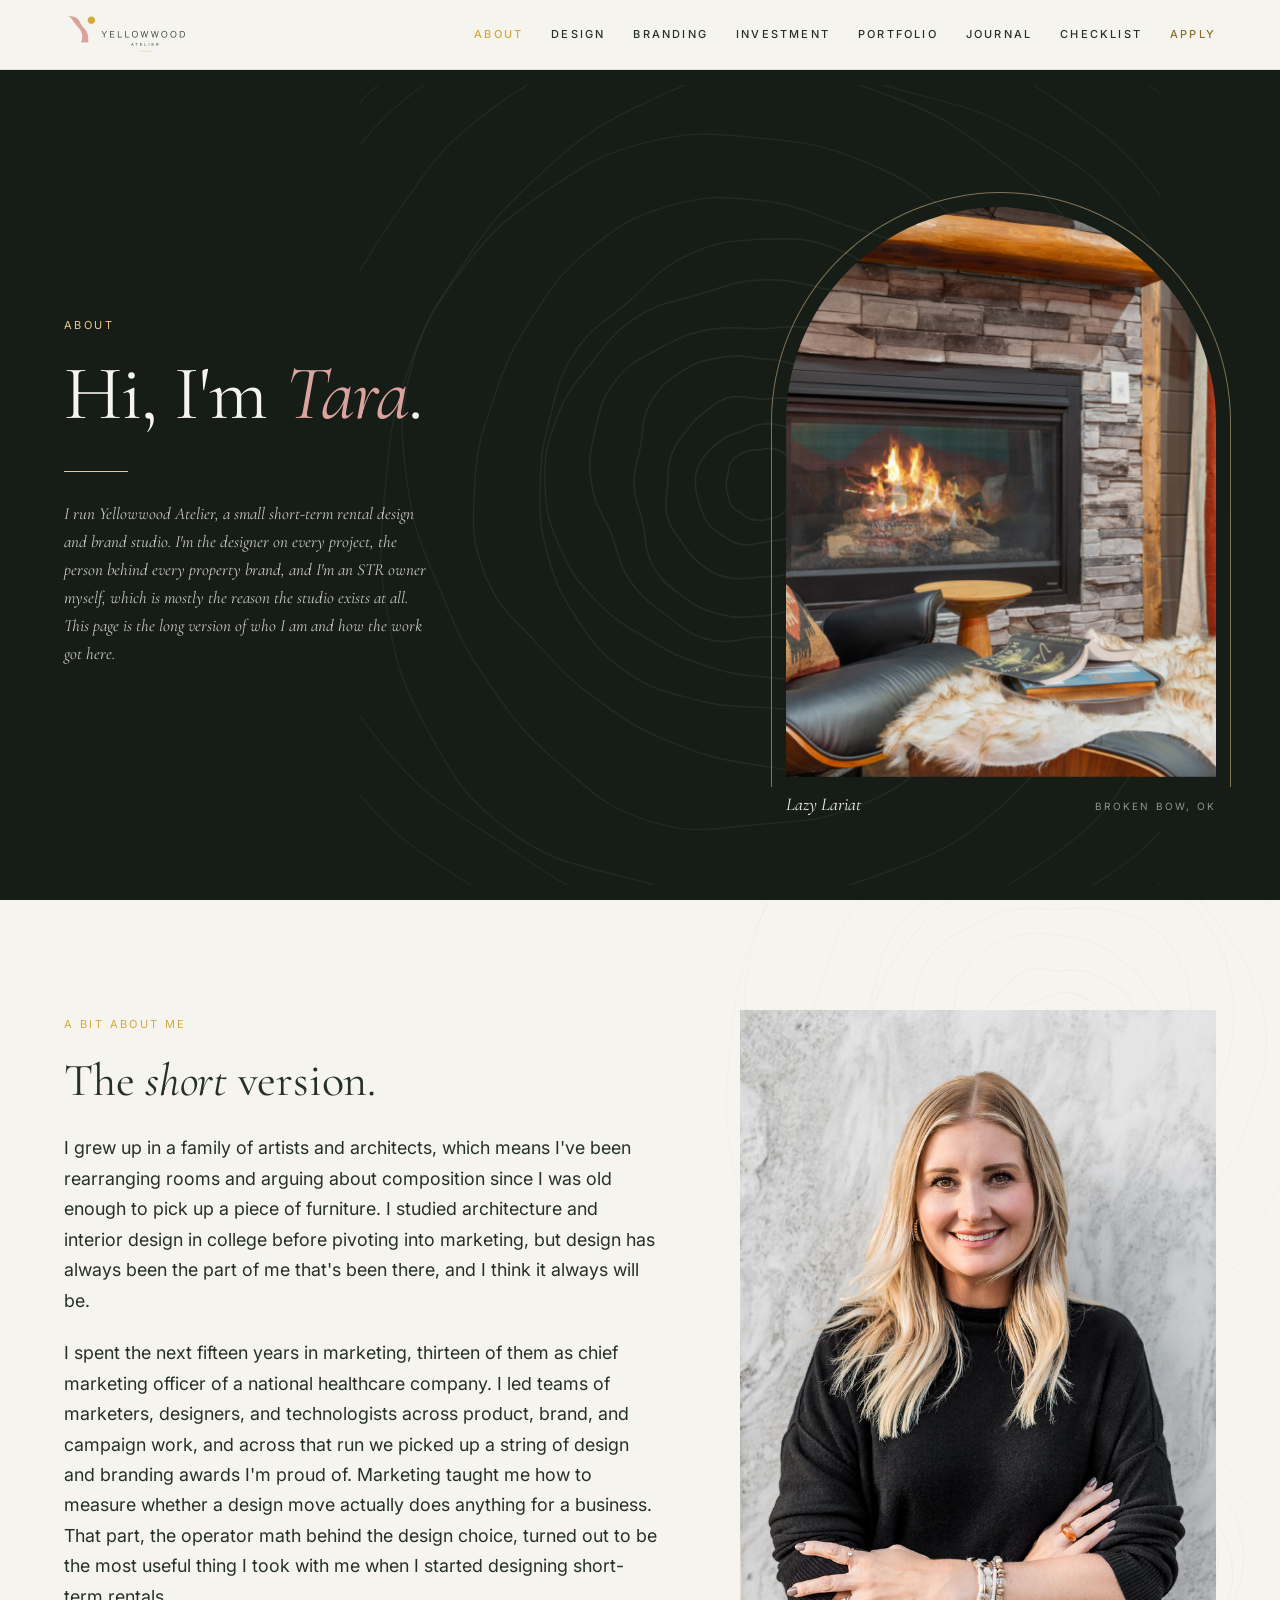
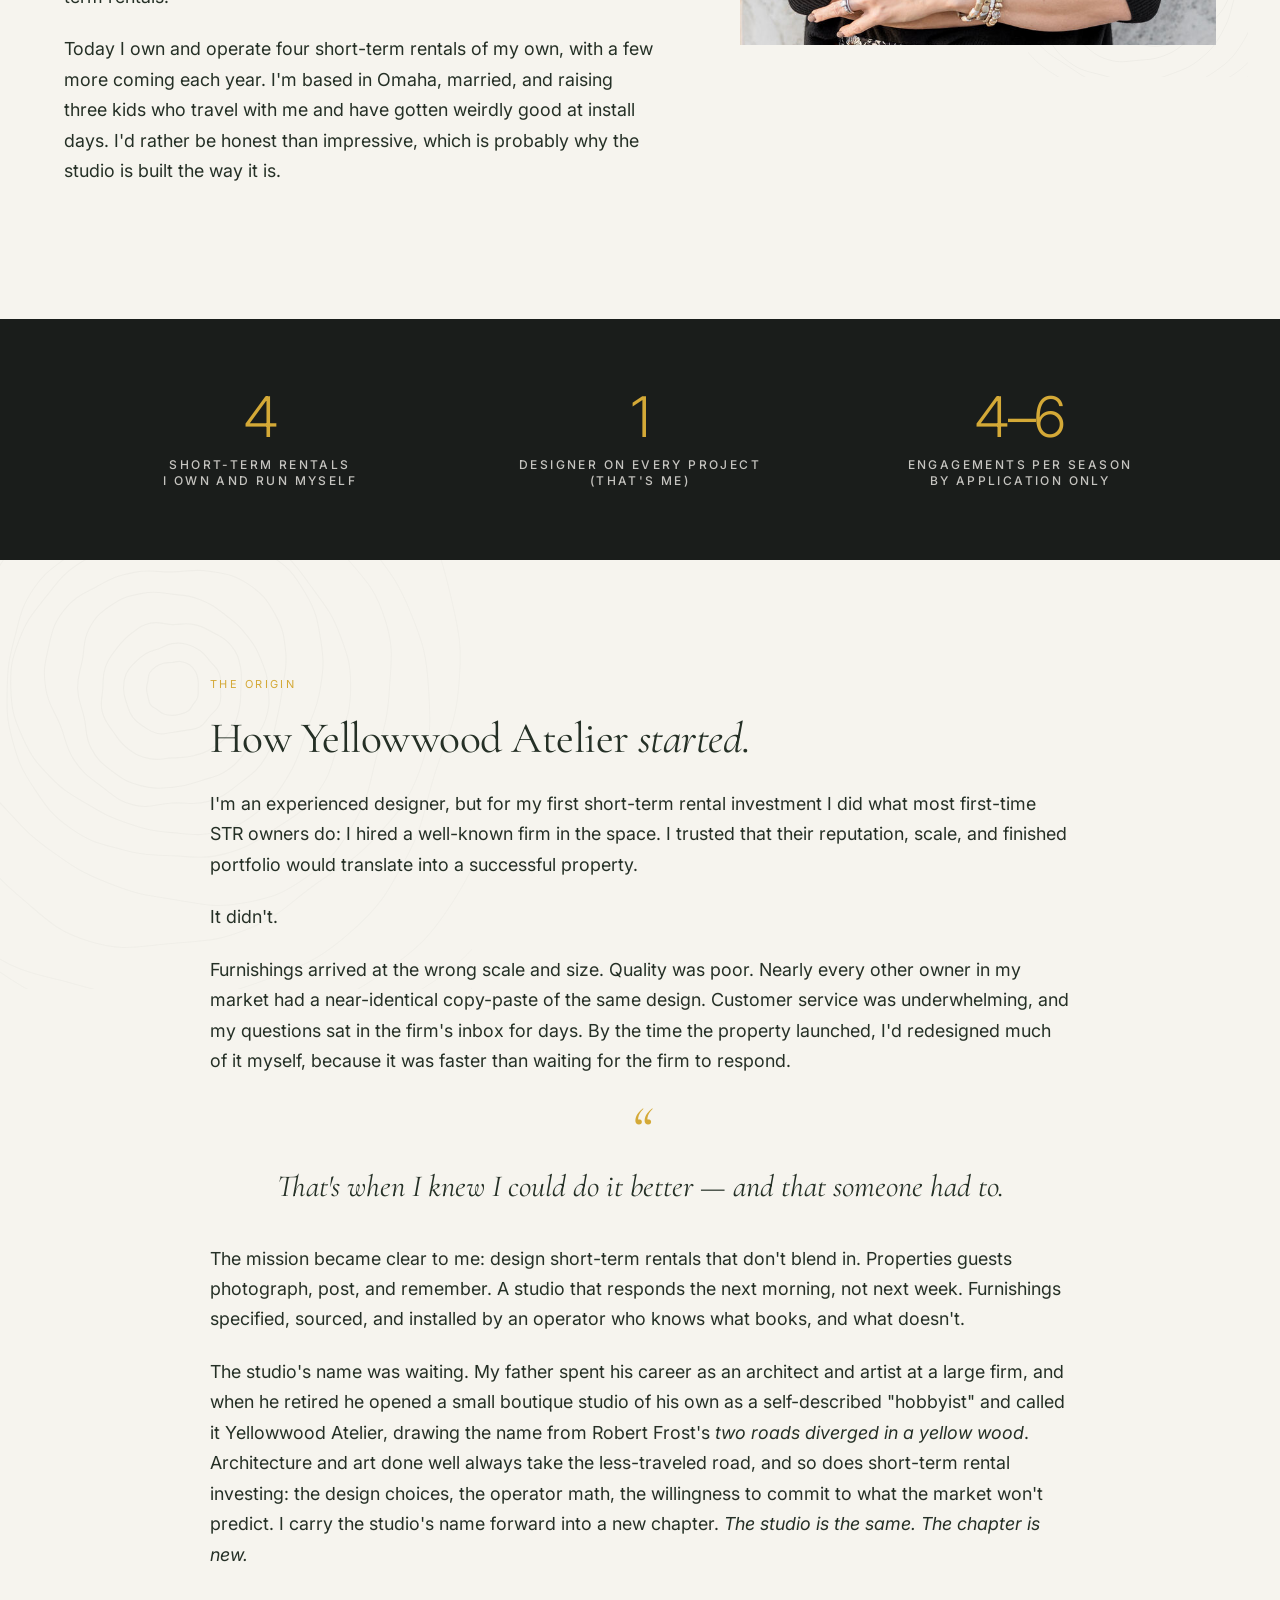
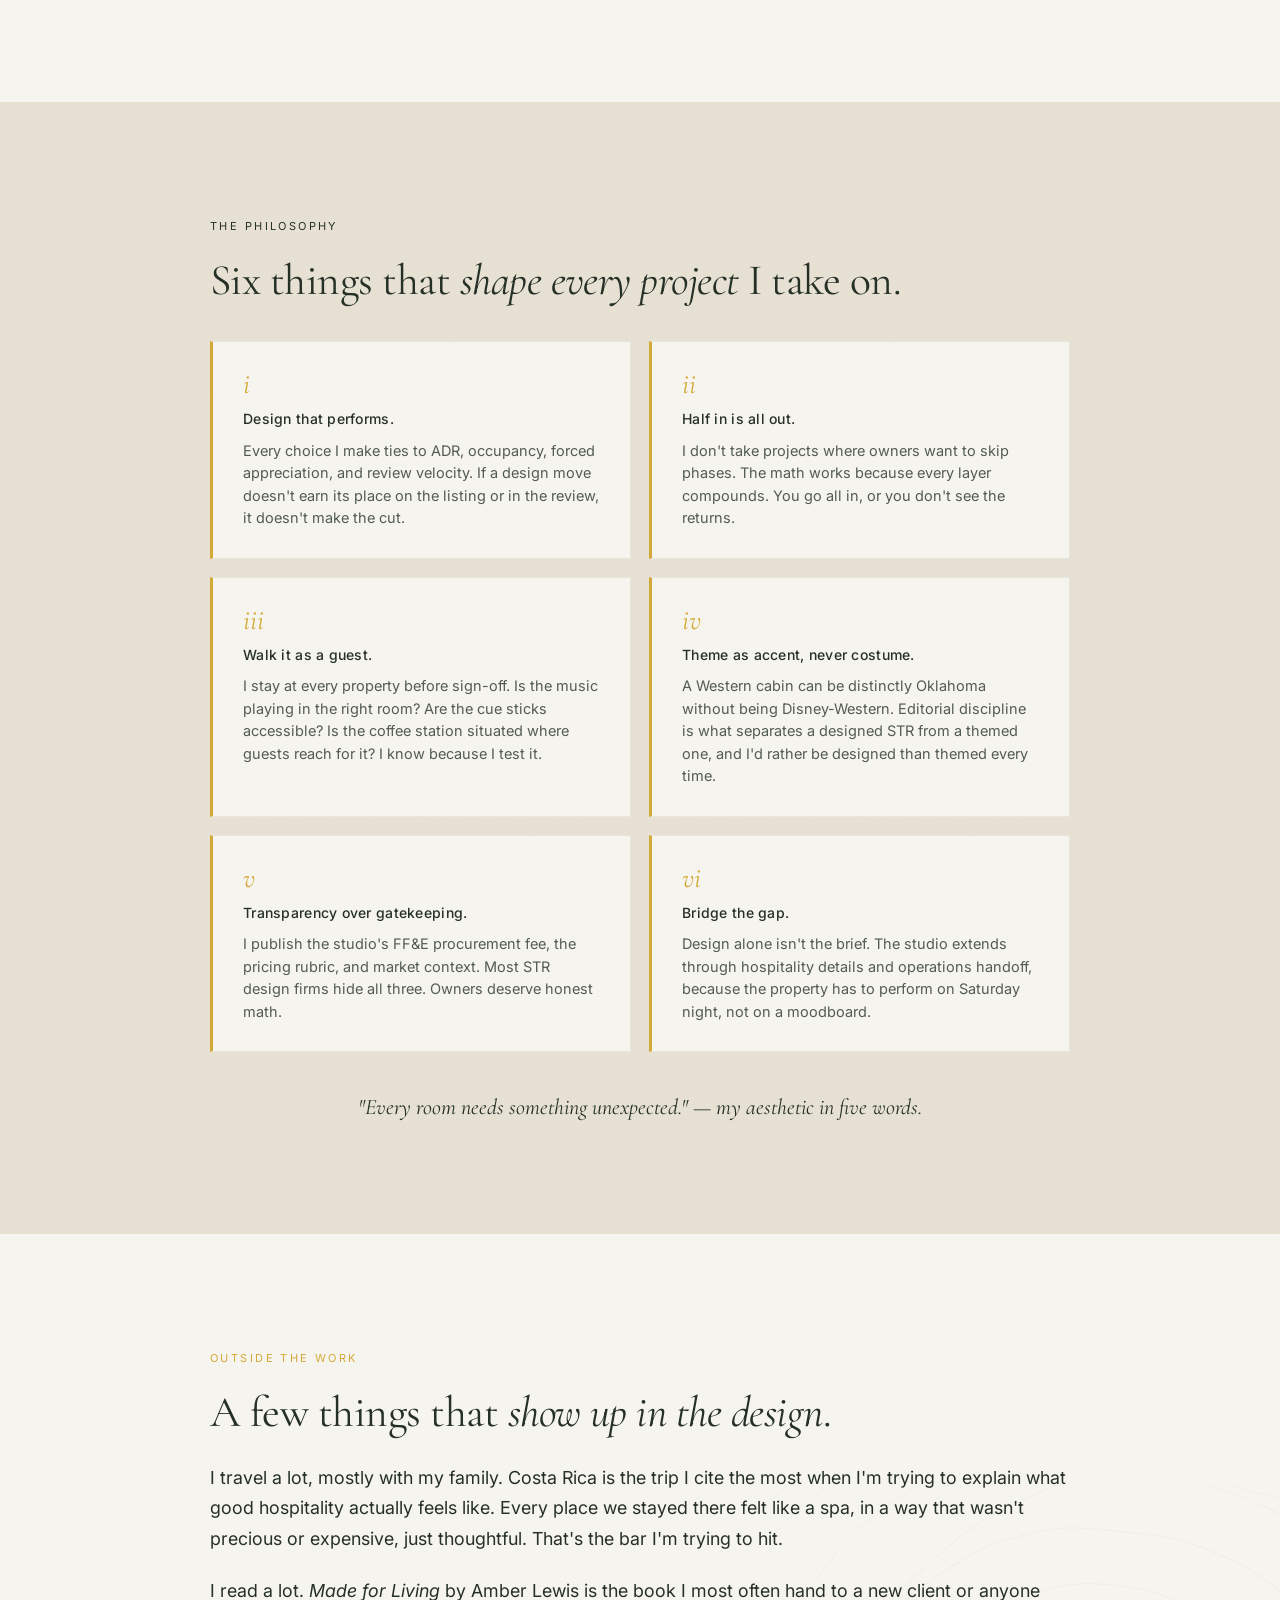
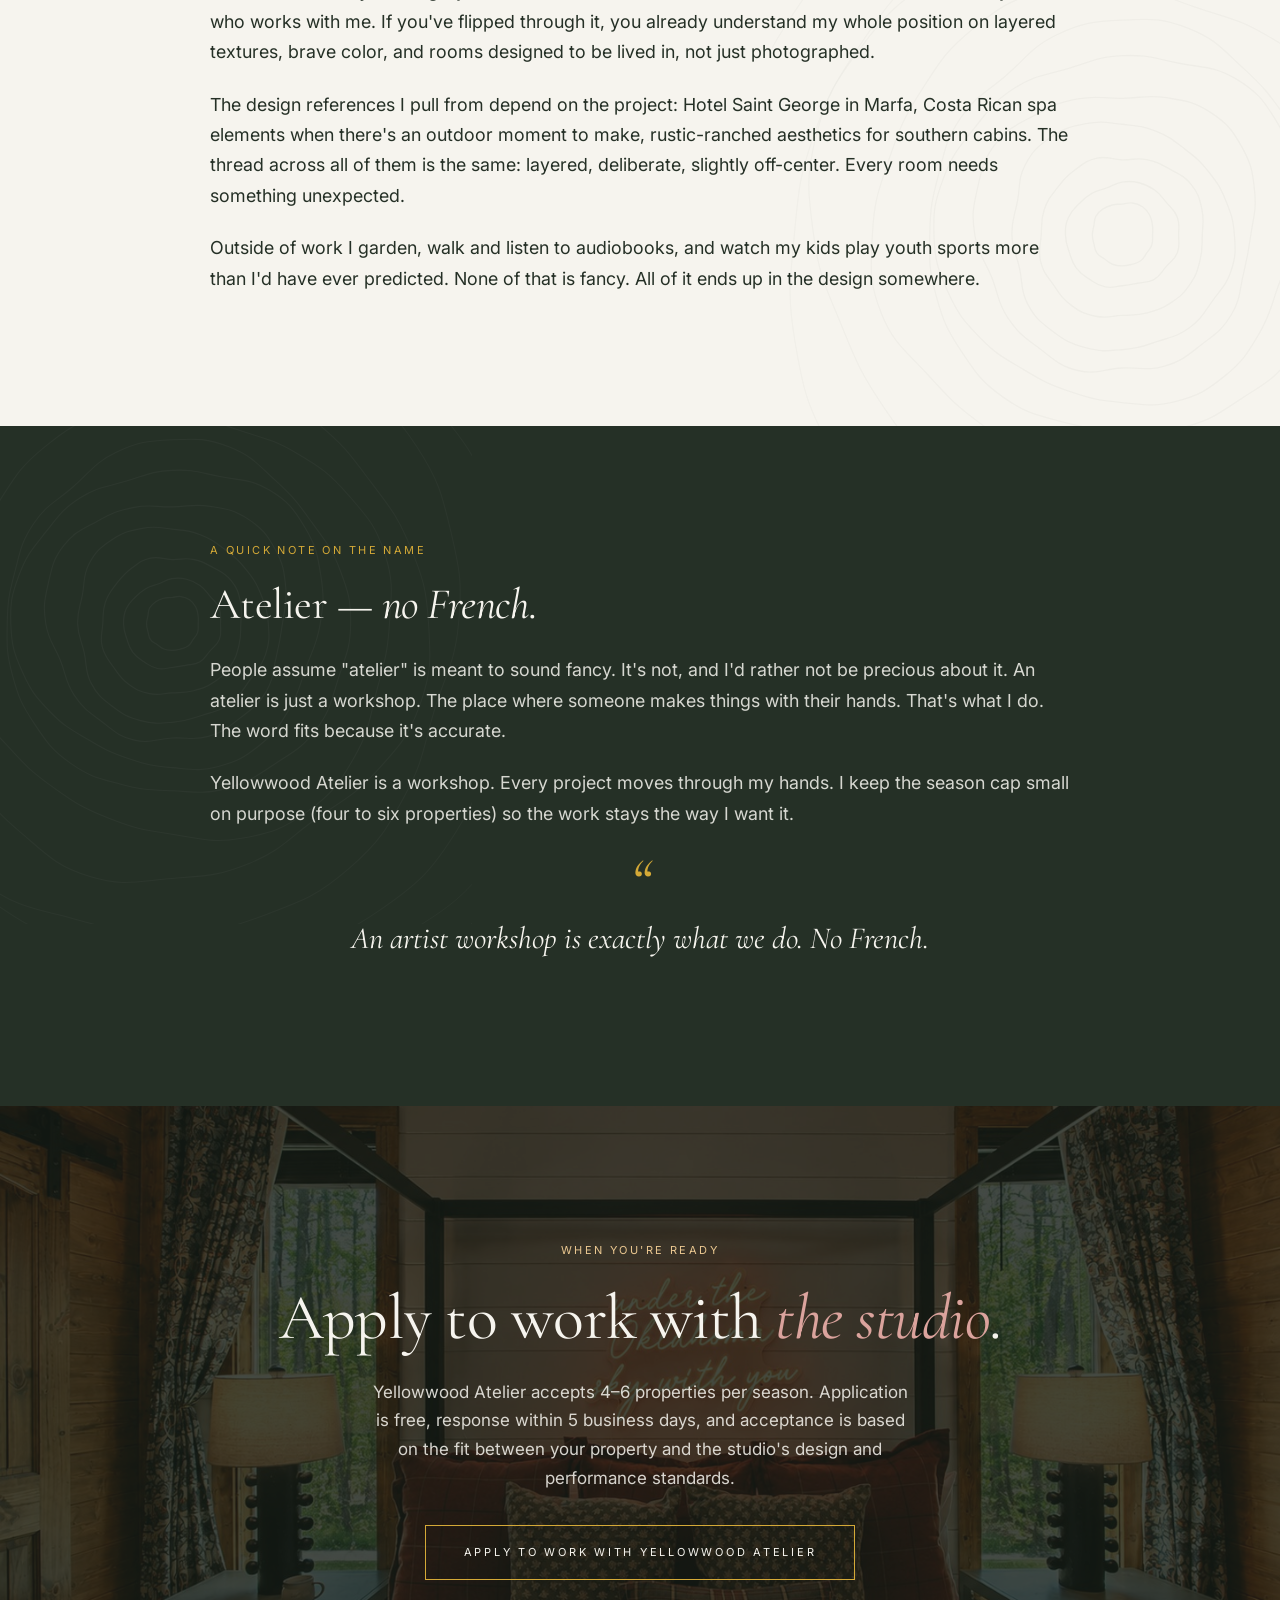
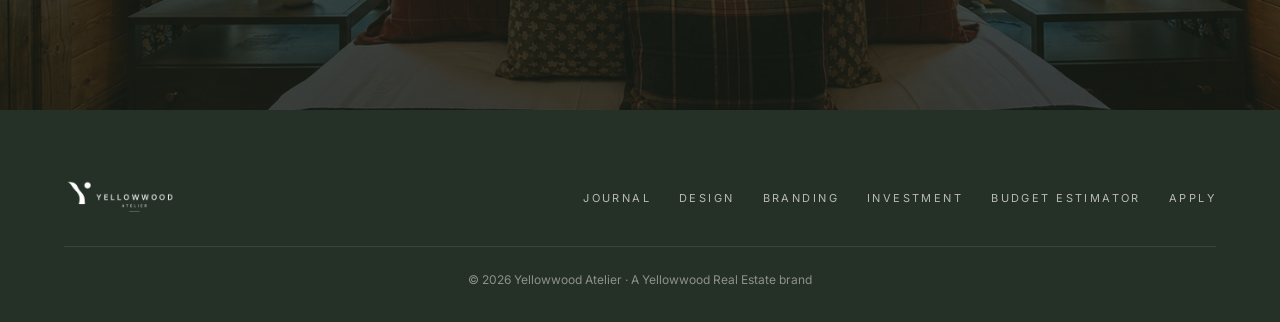
==== commit 4e8c3001: "About: serve web-sized founder portrait (7MB -> web) Co-Authored-By: Claude Opus 5.5 <noreply@anthro" ====
--- a/about.html
+++ b/about.html
@@ -250,7 +250,7 @@
 
     <div class="portrait-frame">
       <!-- Single portrait per page — sized small-to-medium, never full-bleed -->
-      <img src="assets/tara_portrait_marble.jpg" alt="Tara Sprakel, founder and principal designer of Yellowwood Atelier" onerror="this.style.display='none'; this.nextElementSibling.style.display='flex';"/>
+      <img src="assets/tara_portrait_marble-web.jpg" alt="Tara Sprakel, founder and principal designer of Yellowwood Atelier" onerror="this.style.display='none'; this.nextElementSibling.style.display='flex';"/>
       <div class="placeholder" style="display:none;">Portrait slot<br/><br/>Drop chosen photo into <code style="font-family: var(--font-sans); font-style: normal; background: rgba(0,0,0,0.15); padding: 2px 6px; font-size: 12px;">Brand Kit/06_Photography/Founder/tara_portrait_marble.jpg</code></div>
       <div class="portrait-bg"></div>
     </div>
